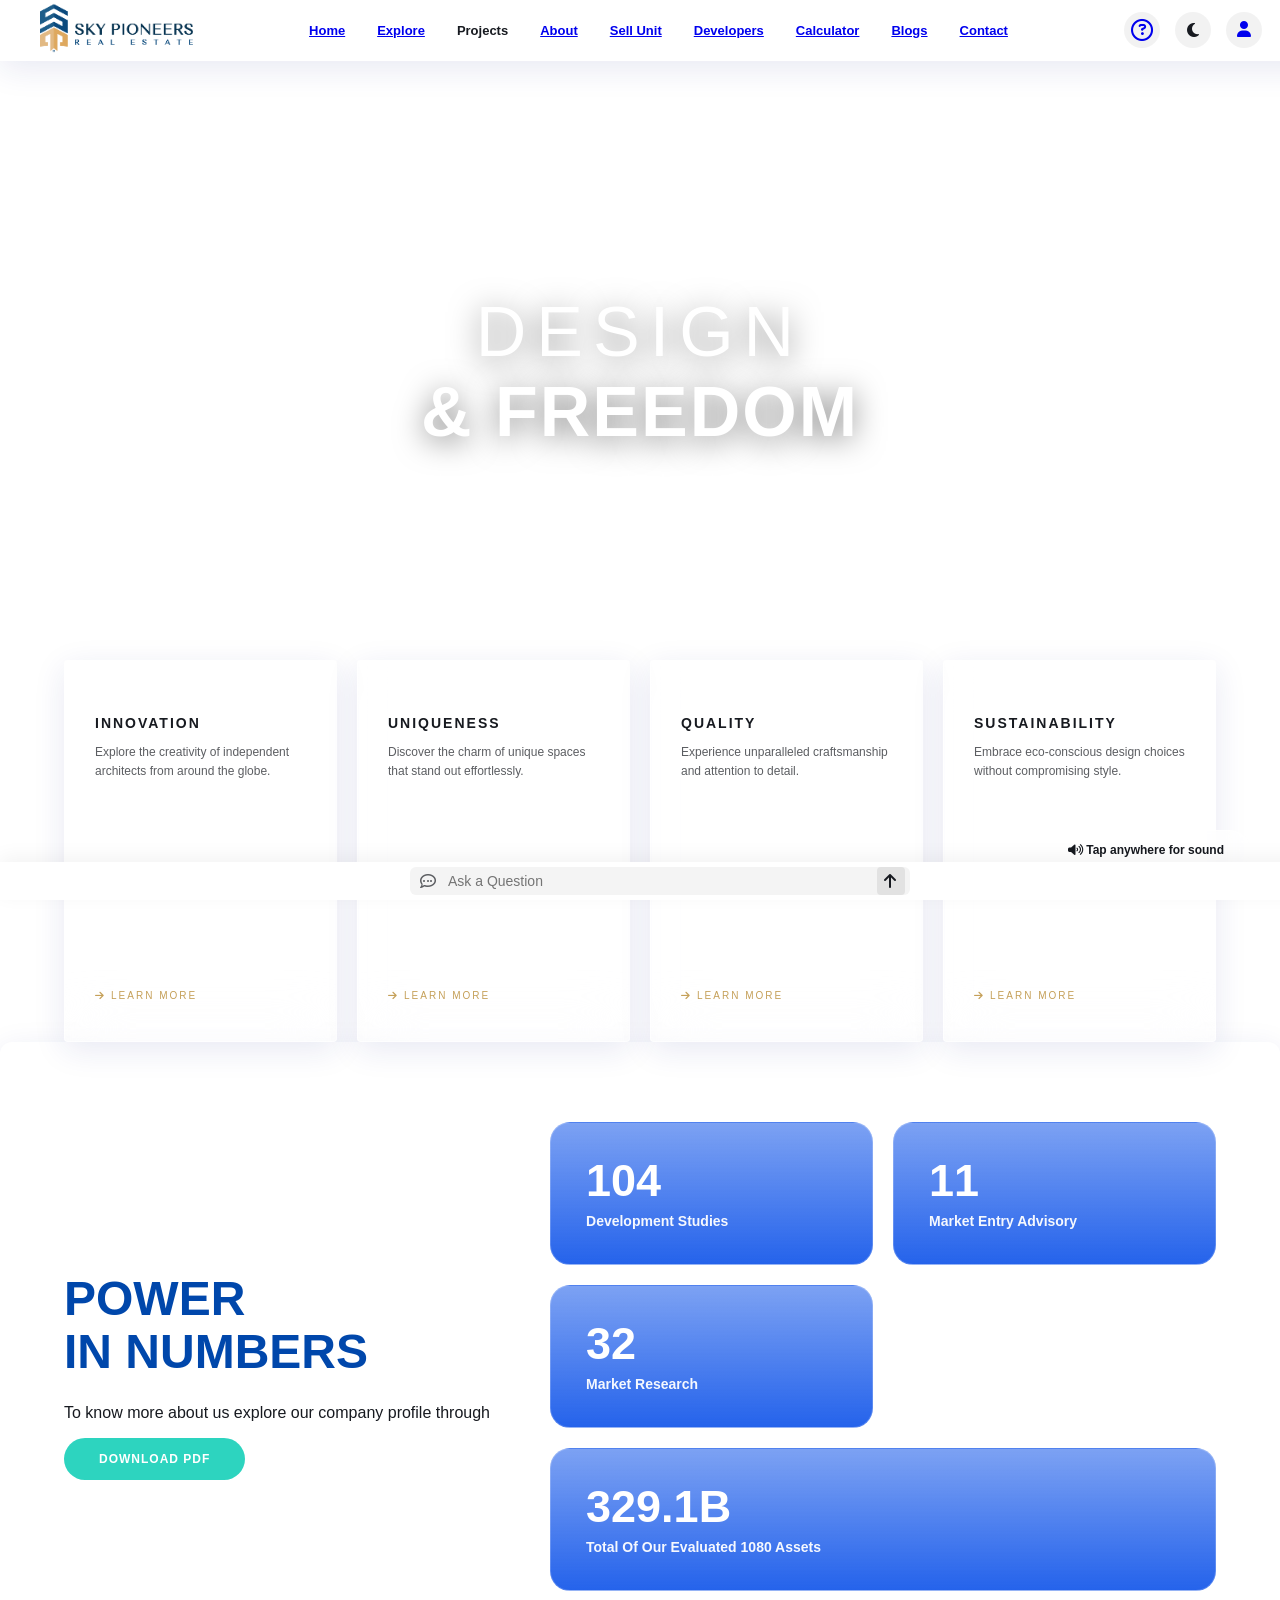
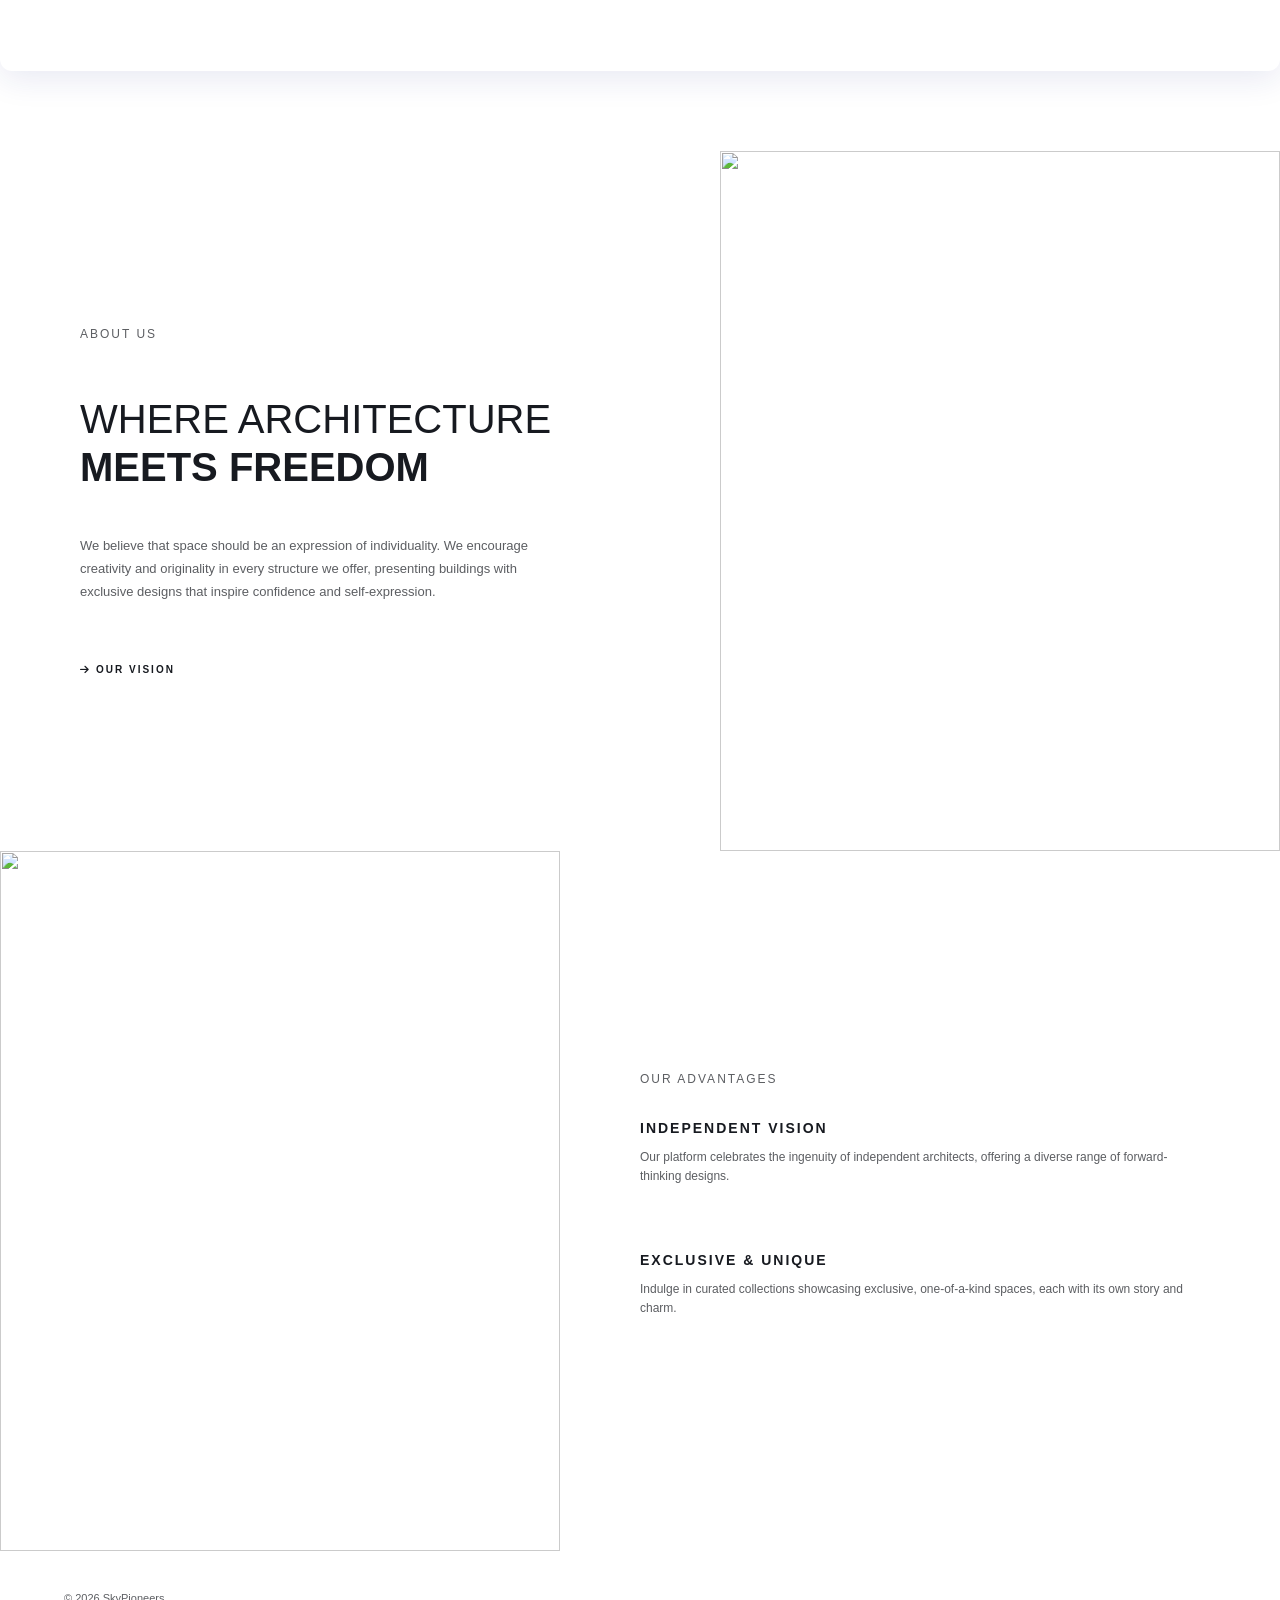
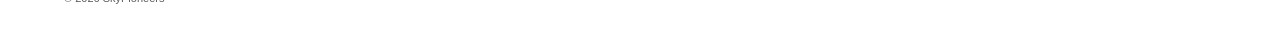
==== about.html @ 2b3052df "Add files via upload" ====
<!doctype html>
<html lang="en">
  <head>
    <meta charset="UTF-8" />
    <meta name="viewport" content="width=device-width, initial-scale=1.0" />
    <title>SKYPIONEERS - Real Estate</title>
    <script src="https://cdn.tailwindcss.com"></script>
    <link
      href="https://fonts.googleapis.com/css2?family=Inter:wght@400;500;600;700;800&family=Poppins:wght@400;500;600;700&display=swap"
      rel="stylesheet"
    />

    <link
      rel="stylesheet"
      href="https://cdnjs.cloudflare.com/ajax/libs/font-awesome/6.4.0/css/all.min.css"
    />
    <link rel="stylesheet" href="style.css" />
  </head>
  <body>
    <div id="sound-hint" class="sound-indicator visible">
      <i class="fas fa-volume-up mr-2"></i> Tap anywhere for sound
    </div>

    <!-- Tesla Style Liquid Navbar with Mega Menu -->
    <nav class="tesla-nav" id="navbar">
      <div class="nav-logo">
        <a href="index.html">
          <img
            src="imgs/logo.png"
            alt="Logo"
            id="nav-logo"
            style="width: 153px"
          />
        </a>
      </div>

      <div class="nav-center hidden lg:flex">
        <!-- Home Link -->
        <div class="nav-item">
          <a href="index.html">Home</a>
        </div>

        <!-- Explore Link -->
        <div class="nav-item">
          <a href="explore.html">Explore</a>
        </div>

        <div class="nav-item has-menu">
          Projects
          <div class="mega-menu-container">
            <div class="mega-content">
              <div class="mega-col">
                <h4>Residential</h4>
                <ul>
                  <li><a href="#">Skyline Towers</a></li>
                  <li><a href="#">The Glass House</a></li>
                  <li><a href="#">Urban Lofts</a></li>
                  <li><a href="#">Garden Villas</a></li>
                </ul>
              </div>
              <div class="mega-col">
                <h4>Commercial</h4>
                <ul>
                  <li><a href="#">Tech Hub Plaza</a></li>
                  <li><a href="#">Innovation Center</a></li>
                  <li><a href="#">Executive Suites</a></li>
                  <li><a href="#">Global Trade Tower</a></li>
                </ul>
              </div>
              <div class="mega-col">
                <h4>Upcoming</h4>
                <ul>
                  <li><a href="#">The Vertex</a></li>
                  <li><a href="#">Eco District</a></li>
                  <li><a href="#">Ocean Front</a></li>
                </ul>
              </div>
              <div class="mega-col">
                <h4>Featured</h4>
                <img
                  src="https://images.unsplash.com/photo-1486325212027-8081e485255e?q=80&w=400&auto=format&fit=crop"
                  style="
                    width: 100%;
                    border-radius: 8px;
                    height: 120px;
                    object-fit: cover;
                  "
                />
                <a
                  href="#"
                  style="
                    display: block;
                    margin-top: 10px;
                    font-size: 12px;
                    color: var(--text-muted);
                  "
                  >View Masterplan -></a
                >
              </div>
            </div>
          </div>
        </div>

        <!-- About Link triggers Page Switch -->
        <!-- <div class="nav-item" onclick="switchPage('about')">About</div> -->

        <div class="nav-item has-menu">
          <a href="about.html">About</a>
          <div class="mega-menu-container">
            <div class="mega-content">
              <div class="mega-col">
                <h4>About Us</h4>
                <ul>
                  <li><a href="#">Our Story</a></li>
                  <li><a href="#">Our Team</a></li>
                  <li><a href="#">Our Vision</a></li>
                  <li><a href="#">Our Mission</a></li>
                </ul>
              </div>
              <div class="mega-col">
                <h4>Our Work</h4>
                <ul>
                  <li><a href="#">Marketing Insights</a></li>
                  <li><a href="#">Blog</a></li>
                  <li><a href="#">News</a></li>
                  <li><a href="#">Events</a></li>
                </ul>
              </div>
              <div class="mega-col">
                <h4>Sky News & Events</h4>
                <ul>
                  <li><a href="#">Sky News</a></li>
                  <li><a href="#">Events</a></li>
                  <li><a href="#">Press</a></li>
                </ul>
              </div>
              <div class="mega-col">
                <h4>Featured</h4>
                <img
                  src="https://images.unsplash.com/photo-1486325212027-8081e485255e?q=80&w=400&auto=format&fit=crop"
                  style="
                    width: 100%;
                    border-radius: 8px;
                    height: 120px;
                    object-fit: cover;
                  "
                />
                <a
                  href="#"
                  style="
                    display: block;
                    margin-top: 10px;
                    font-size: 12px;
                    color: var(--text-muted);
                  "
                  >View Masterplan -></a
                >
              </div>
            </div>
          </div>
        </div>
        <div class="nav-item">
          <a href="sell.html">Sell Unit</a>
        </div>
        <div class="nav-item">
          <a href="developers.html">Developers</a>
        </div>
        <div class="nav-item">
          <a href="calculator.html">Calculator</a>
        </div>
        <div class="nav-item">
          <a href="blogs.html">Blogs</a>
        </div>
        <div class="nav-item">
          <a href="contact.html">Contact</a>
        </div>
      </div>

      <div class="nav-right">
        <div class="theme-toggle" onclick="" title="Help Center">
          <a href="help.html">
            <i class="fa-regular fa-circle-question"></i>
          </a>
        </div>
        <div class="theme-toggle" onclick="toggleTheme()" title="Switch Theme">
          <i class="fas fa-moon" id="theme-icon"></i>
        </div>
        <div class="hidden lg:flex theme-toggle">
          <a href="login.html">
            <i class="fa-solid fa-user"></i>
          </a>
        </div>
        <div class="nav-item lg:hidden" onclick="toggleMobileMenu()">
          <i class="fas fa-bars"></i>
        </div>
      </div>
    </nav>

    <!-- Mobile Menu Overlay -->
    <div id="mobile-menu" class="mobile-menu-overlay">
      <div class="mobile-close-btn" onclick="toggleMobileMenu()">
        <i class="fas fa-times"></i>
      </div>

      <div class="mobile-nav-link" onclick="toggleMobileMenu()">
        <a href="index.html">Home</a>
      </div>
      <div class="mobile-nav-link" onclick="toggleMobileMenu()">
        <a href="explore.html">Explore</a>
      </div>

      <div class="mobile-projects-wrapper">
        <div class="mobile-projects-title">Projects</div>
        <div class="mobile-nav-sublink" style="display: block">Residential</div>
        <div class="mobile-nav-sublink" style="display: block">Commercial</div>
        <div class="mobile-nav-sublink" style="display: block">Upcoming</div>
      </div>

      <div class="mobile-nav-link" onclick="toggleMobileMenu()">
        <a href="about.html">About</a>
      </div>
      <div class="mobile-nav-link" onclick="toggleMobileMenu()">
        <a href="sell.html">Sell Unit</a>
      </div>
      <div class="mobile-nav-link" onclick="toggleMobileMenu()">
        <a href="developers.html">Developers</a>
      </div>
      <div class="mobile-nav-link" onclick="toggleMobileMenu()">
        <a href="calculator.html">Calculator</a>
      </div>
      <div class="mobile-nav-link" onclick="toggleMobileMenu()">
        <a href="blogs.html">Blogs</a>
      </div>
      <div class="mobile-nav-link" onclick="toggleMobileMenu()">
        <a href="contact.html">Contact</a>
      </div>
      <div class="mobile-login-btn" onclick="toggleMobileMenu()">
        <a href="login.html">Login</a>
      </div>
    </div>

    <!-- ABOUT PAGE VIEW WRAPPER -->
    <div id="about-page" class="page-section">
      <section class="about-section-container">
        <div class="about-hero">
          <video
            id="about-video"
            class="about-bg-video"
            autoplay
            loop
            muted
            playsinline
            webkit-playsinline
          >
            <source
              src="From KlickPin CF Пин от пользователя Parallel Dimensions Lab на доске Facades _ Архитектурные макеты Архитектурные модели Архитектура фасадов.mp4"
              type="video/mp4"
            />
          </video>
          <div class="about-hero-overlay"></div>
          <div class="about-hero-content">
            <h2 class="about-main-title">Design<br /><span>& Freedom</span></h2>
            <p style="color: white; letter-spacing: 2px; font-size: 14px">
              Explore Architectural Freedom by Embracing Uniqueness
            </p>
            <div class="scroll-down-btn">
              <i
                class="fas fa-arrow-down"
                style="
                  border: 1px solid white;
                  border-radius: 50%;
                  padding: 10px;
                "
              ></i>
              Learn More
            </div>
          </div>
        </div>

        <div class="about-grid-wrapper">
          <div class="about-grid">
            <div class="feature-card">
              <div>
                <h3 class="feature-title">Innovation</h3>
                <p class="feature-desc">
                  Explore the creativity of independent architects from around
                  the globe.
                </p>
              </div>
              <div class="learn-more-link">
                <i class="fas fa-arrow-right"></i> Learn More
              </div>
            </div>
            <div class="feature-card">
              <div>
                <h3 class="feature-title">Uniqueness</h3>
                <p class="feature-desc">
                  Discover the charm of unique spaces that stand out
                  effortlessly.
                </p>
              </div>
              <div class="learn-more-link">
                <i class="fas fa-arrow-right"></i> Learn More
              </div>
            </div>
            <div class="feature-card">
              <div>
                <h3 class="feature-title">Quality</h3>
                <p class="feature-desc">
                  Experience unparalleled craftsmanship and attention to detail.
                </p>
              </div>
              <div class="learn-more-link">
                <i class="fas fa-arrow-right"></i> Learn More
              </div>
            </div>
            <div class="feature-card">
              <div>
                <h3 class="feature-title">Sustainability</h3>
                <p class="feature-desc">
                  Embrace eco-conscious design choices without compromising
                  style.
                </p>
              </div>
              <div class="learn-more-link">
                <i class="fas fa-arrow-right"></i> Learn More
              </div>
            </div>
          </div>
        </div>

        <!-- <div class="stats-row" id="stats-section">
          <a
            class="download-btn"
            href="test.pdf"
            download
            style="
              height: 3.5rem;
              padding: 15px;
              background: var(--accent-gold);
              color: white;
              font-weight: 700;
              text-transform: uppercase;
              letter-spacing: 2px;
              border-radius: 4px;
              transition: 0.3s;
              margin-top: 20px;
            "
            >Download PDF</a
          >

          <div class="stat-item">
            <h3>Architects</h3>
            <div class="stat-number">
              <span class="counter" data-target="150">0</span>+
            </div>
          </div>
          <div class="stat-item">
            <h3>Clients</h3>
            <div class="stat-number">
              <span class="counter" data-target="500">0</span>+
            </div>
          </div>
          <div class="stat-item">
            <h3>Masterpieces</h3>
            <div class="stat-number">
              <span class="counter" data-target="20">0</span>K+
            </div>
          </div>
          <div class="stat-item">
            <h3>Awards</h3>
            <div class="stat-number">
              <span class="counter" data-target="50">0</span>+
            </div>
          </div>
        </div> -->

        <div class="px-[5%] py-[5%]">
          <!-- Power in Numbers Section (MATCHING REQUESTED IMAGE) -->
          <section class="power-numbers-section glass-panel" id="power-section">
            <div class="power-text-col">
              <h2 class="power-title">Power<br />In Numbers</h2>
              <p class="power-desc text-lg">
                To know more about us explore our company profile through
              </p>

              <!-- [EDIT] استبدل رابط href بالرابط الحقيقي للملف الذي تريد رفعه -->
              <!-- [EDIT] Replace href with the actual URL of your PDF file -->
              <a
                href="test.pdf"
                download="SkyPioneers_Profile.pdf"
                class="download-btn"
              >
                Download PDF
              </a>
            </div>

            <div class="power-grid-col">
              <!-- Stat Box 1 -->
              <div class="stat-box">
                <div class="stat-box-num">
                  <span class="counter" data-target="104">0</span>
                </div>
                <div class="stat-box-label">Development Studies</div>
              </div>
              <!-- Stat Box 2 -->
              <div class="stat-box">
                <div class="stat-box-num">
                  <span class="counter" data-target="11">0</span>
                </div>
                <div class="stat-box-label">Market Entry Advisory</div>
              </div>
              <!-- Stat Box 3 -->
              <div class="stat-box">
                <div class="stat-box-num">
                  <span class="counter" data-target="32">0</span>
                </div>
                <div class="stat-box-label">Market Research</div>
              </div>
              <!-- Stat Box 4 (Wide) -->
              <div class="stat-box wide">
                <div class="stat-box-num">
                  <span class="counter" data-target="329.1" data-decimal="true"
                    >0</span
                  >B
                </div>
                <div class="stat-box-label">
                  Total Of Our Evaluated 1080 Assets
                </div>
              </div>
            </div>
          </section>
        </div>

        <div class="split-section">
          <div class="split-text">
            <span class="split-tag">About Us</span>
            <h2 class="split-title">
              Where Architecture<br /><span>Meets Freedom</span>
            </h2>
            <p class="split-desc">
              We believe that space should be an expression of individuality. We
              encourage creativity and originality in every structure we offer,
              presenting buildings with exclusive designs that inspire
              confidence and self-expression.
            </p>
            <div
              class="learn-more-link"
              style="color: var(--text-color); font-weight: 700"
            >
              <i class="fas fa-arrow-right"></i> Our Vision
            </div>
          </div>
          <div class="split-image-container">
            <img
              src="https://images.unsplash.com/photo-1506158669146-619067262a00?q=80&w=2000&auto=format&fit=crop"
              class="split-img"
            />
          </div>
        </div>

        <div class="split-section" style="flex-direction: row-reverse">
          <div class="split-text" style="background-color: var(--card-bg)">
            <span class="split-tag">Our Advantages</span>
            <div style="margin-bottom: 40px">
              <h3 class="feature-title">Independent Vision</h3>
              <p class="feature-desc">
                Our platform celebrates the ingenuity of independent architects,
                offering a diverse range of forward-thinking designs.
              </p>
            </div>
            <div>
              <h3 class="feature-title">Exclusive & Unique</h3>
              <p class="feature-desc">
                Indulge in curated collections showcasing exclusive,
                one-of-a-kind spaces, each with its own story and charm.
              </p>
            </div>
          </div>
          <div class="split-image-container">
            <img
              src="https://images.unsplash.com/photo-1622372738946-e2807de1d5dc?q=80&w=2000&auto=format&fit=crop"
              class="split-img"
            />
          </div>
        </div>
      </section>
    </div>

    <!-- Footer -->
    <footer>
      <div>&copy; 2026 SkyPioneers</div>
      <div>
        <i class="fab fa-facebook-f mx-2"></i>
        <i class="fab fa-instagram mx-2"></i>
        <i class="fab fa-linkedin-in mx-2"></i>
      </div>
    </footer>

    <div class="tesla-bottom-bar">
      <div class="tesla-chat-input">
        <i class="fa-regular fa-comment-dots chat-icon"></i>
        <input type="text" placeholder="Ask a Question" />
        <button class="send-btn"><i class="fa-solid fa-arrow-up"></i></button>
      </div>

      <!-- <a href="#" class="tesla-schedule-btn">
        <i class="fa-solid fa-car"></i>
        <span>Schedule a Drive Today</span>
      </a> -->
    </div>

    <script src="main.js"></script>
  </body>
</html>
---- style.css ----
/* --- CSS Variables --- */
:root {
  /* Light Mode */
  --bg-color: #ffffff;
  --text-color: #171a20;
  --text-muted: #5c5e62;
  --nav-bg: rgba(255, 255, 255, 0.65);
  --nav-border: rgba(255, 255, 255, 0.5);
  --mega-menu-bg: rgba(255, 255, 255, 0.95); /* More opacity for mobile menu */

  /* Card Variables */
  --card-bg: rgba(255, 255, 255, 0.3);
  --card-border: rgba(255, 255, 255, 0.6);
  --card-shadow: 0 8px 32px 0 rgba(31, 38, 135, 0.1);
  --card-inner-gradient: linear-gradient(
    to top,
    rgba(255, 255, 255, 0.9) 0%,
    rgba(255, 255, 255, 0.4) 60%,
    rgba(255, 255, 255, 0) 100%
  );

  /* Stat Box Gradient (Bottom to Top) */
  --stat-box-gradient: linear-gradient(
    to top,
    #2563eb 0%,
    rgba(37, 99, 235, 0.6) 100%
  );

  --accent-gold: #c5a059;

  /* Page Gradients */
  --hero-gradient: linear-gradient(
    to bottom,
    rgba(255, 255, 255, 0.2) 0%,
    rgba(255, 255, 255, 0) 40%,
    rgba(255, 255, 255, 0.8) 85%,
    #ffffff 100%
  );
  --gallery-bg: linear-gradient(
    to bottom,
    #ffffff 0%,
    #f0f4f8 50%,
    #ffffff 100%
  );
  --concept-gradient: linear-gradient(
    to bottom,
    #ffffff 0%,
    rgba(255, 255, 255, 0.8) 15%,
    rgba(255, 255, 255, 0) 50%,
    rgba(255, 255, 255, 0.8) 85%,
    #ffffff 100%
  );

  /* Explore Specifics */
  --sidebar-gradient: linear-gradient(
    135deg,
    rgba(255, 255, 255, 0.7) 0%,
    rgba(255, 255, 255, 0.3) 100%
  );
  --explore-hero-blend: linear-gradient(
    to bottom,
    rgba(0, 0, 0, 0.1) 0%,
    rgba(255, 255, 255, 0) 20%,
    #ffffff 95%,
    #ffffff 100%
  );

  --video-filter: brightness(1.05) contrast(1.02);
  --glass-shadow: 0 8px 32px 0 rgba(31, 38, 135, 0.1);

  --stat-border: rgba(0, 0, 0, 0.1);

  /* Dubizzle Style Pills */
  --pill-bg: rgba(255, 255, 255, 0.5);
  --pill-border: rgba(0, 0, 0, 0.1);
  --pill-active-bg: #171a20;
  --pill-active-text: #ffffff;

  /* Custom Dropdown Gradient (Light) */
  --dropdown-gradient: linear-gradient(
    135deg,
    rgba(255, 255, 255, 0.9) 0%,
    rgba(255, 255, 255, 0.6) 100%
  );

  --accent-gold: #c5a059;
  --video-filter: brightness(1.05) contrast(1.02);
  --mega-menu-bg: rgba(255, 255, 255, 0.9);
  --stat-border: rgba(0, 0, 0, 0.1);

  --input-bg: rgba(255, 255, 255, 0.5);
  --input-text: #171a20;
  --tab-inactive: rgba(0, 0, 0, 0.05);

  /* Dubizzle Style Pills */
  --pill-bg: rgba(255, 255, 255, 0.5);
  --pill-border: rgba(0, 0, 0, 0.1);
  --pill-active-bg: #171a20;
  --pill-active-text: #ffffff;
}

[data-theme="dark"] {
  /* Dark Mode */
  --bg-color: #0b0829;
  --text-color: #ffffff;
  --text-muted: rgba(255, 255, 255, 0.7);
  --nav-bg: rgba(11, 8, 41, 0.65);
  --nav-border: rgba(255, 255, 255, 0.1);
  --mega-menu-bg: rgba(11, 8, 41, 0.98);

  /* Card Variables */
  --card-bg: rgba(11, 8, 41, 0.5);
  --card-border: rgba(255, 255, 255, 0.15);
  --card-shadow: 0 8px 32px 0 rgba(0, 0, 0, 0.5);
  --card-inner-gradient: linear-gradient(
    to top,
    #0b0829 0%,
    rgba(11, 8, 41, 0.8) 60%,
    rgba(11, 8, 41, 0) 100%
  );

  /* Stat Box Gradient (Bottom to Top) */
  --stat-box-gradient: linear-gradient(
    to top,
    #3b82f6 0%,
    rgba(59, 130, 246, 0.4) 100%
  );

  --accent-gold: #c5a059;

  /* Page Gradients */
  --hero-gradient: linear-gradient(
    to bottom,
    rgba(11, 8, 41, 0.7) 0%,
    rgba(11, 8, 41, 0.2) 40%,
    rgba(11, 8, 41, 0.8) 90%,
    #0b0829 100%
  );
  --gallery-bg: linear-gradient(
    to bottom,
    #0b0829 0%,
    #1a1450 50%,
    #0b0829 100%
  );
  --concept-gradient: linear-gradient(
    to bottom,
    #0b0829 0%,
    rgba(11, 8, 41, 0.8) 15%,
    rgba(11, 8, 41, 0.1) 50%,
    rgba(11, 8, 41, 0.8) 85%,
    #0b0829 100%
  );

  /* Explore Specifics */
  --sidebar-gradient: linear-gradient(
    135deg,
    rgba(20, 20, 50, 0.8) 0%,
    rgba(11, 8, 41, 0.5) 100%
  );
  --explore-hero-blend: linear-gradient(
    to bottom,
    rgba(0, 0, 0, 0.3) 0%,
    rgba(11, 8, 41, 0) 20%,
    #0b0829 95%,
    #0b0829 100%
  );

  --blueprint-color: rgba(255, 255, 255, 0.5);
  --blueprint-opacity: 0.3;
  --glass-shadow: 0 20px 50px rgba(0, 0, 0, 0.5);
  --video-filter: brightness(0.8) contrast(1.1);

  --stat-border: rgba(255, 255, 255, 0.1);

  /* Dubizzle Style Pills Dark */
  --pill-bg: rgba(255, 255, 255, 0.1);
  --pill-border: rgba(255, 255, 255, 0.2);
  --pill-active-bg: #ffffff;
  --pill-active-text: #0b0829;

  /* Custom Dropdown Gradient (Dark) */
  --dropdown-gradient: linear-gradient(
    135deg,
    rgba(20, 20, 60, 0.95) 0%,
    rgba(11, 8, 41, 0.8) 100%
  );

  --video-filter: brightness(0.7) contrast(1.1);
  --mega-menu-bg: rgba(11, 8, 41, 0.95);
  --stat-border: rgba(255, 255, 255, 0.1);

  --input-bg: rgba(255, 255, 255, 0.05);
  --input-text: #ffffff;
  --tab-inactive: rgba(255, 255, 255, 0.1);

  /* Dubizzle Style Pills Dark */
  --pill-bg: rgba(255, 255, 255, 0.1);
  --pill-border: rgba(255, 255, 255, 0.2);
  --pill-active-bg: #ffffff;
  --pill-active-text: #0b0829;
}

body {
  font-family: "Montserrat", sans-serif;
  background-color: var(--bg-color);
  color: var(--text-color);
  margin: 0;
  padding: 0;
  overflow-x: hidden;
  transition:
    background-color 0.5s ease,
    color 0.5s ease;
}

a {
  cursor: pointer;
}
/* --- Page Switcher Classes --- */
.page-section {
  display: block;
  opacity: 1;
  transition: opacity 0.5s ease;
}
.page-section.hidden {
  display: none;
  opacity: 0;
}

/* --- Glass Panel Class (Shared) --- */
.glass-panel {
  background: var(--glass-bg);
  backdrop-filter: blur(20px);
  -webkit-backdrop-filter: blur(20px);
  border: 1px solid var(--glass-border);
  border-radius: 12px;
  box-shadow: var(--glass-shadow);
  transition:
    transform 0.3s,
    border-color 0.3s;
}
.glass-panel:hover {
  border-color: var(--accent-gold);
}

/* --- Custom Liquid Dropdown CSS --- */
.custom-select-wrapper {
  position: relative;
  user-select: none;
  width: 35%;
}
.custom-select-trigger {
  display: flex;
  align-items: center;
  justify-content: space-between;
  padding: 15px;
  font-size: 13px;
  font-weight: 500;
  color: var(--input-text);
  background: var(--input-bg);
  border: 1px solid var(--nav-border);
  border-radius: 4px;
  cursor: pointer;
  transition: all 0.3s;
  height: 100%;
}
.custom-select-trigger:hover {
  border-color: var(--accent-gold);
}
.custom-options {
  position: absolute;
  top: 110%;
  left: 0;
  right: 0;
  background: var(--dropdown-gradient);
  backdrop-filter: blur(25px);
  -webkit-backdrop-filter: blur(25px);
  border: 1px solid var(--glass-border);
  border-radius: 8px;
  box-shadow: 0 10px 30px rgba(0, 0, 0, 0.3);
  z-index: 50;
  opacity: 0;
  visibility: hidden;
  transform: translateY(-10px);
  transition: all 0.3s cubic-bezier(0.165, 0.84, 0.44, 1);
  overflow: hidden;
}
.custom-select-wrapper.open .custom-options {
  opacity: 1;
  visibility: visible;
  transform: translateY(0);
}
.custom-option {
  padding: 12px 15px;
  font-size: 13px;
  color: var(--text-color);
  cursor: pointer;
  transition: 0.2s;
  border-bottom: 1px solid rgba(128, 128, 128, 0.1);
}
.custom-option:last-child {
  border-bottom: none;
}
.custom-option:hover {
  background-color: var(--accent-gold);
  color: white;
}
.custom-option.selected {
  font-weight: 700;
  color: var(--accent-gold);
}
.custom-option.selected:hover {
  color: white;
}

/* --- Tesla-Style Liquid Navbar --- */
.tesla-nav {
  position: fixed;
  top: 0;
  left: 0;
  width: 100%;
  height: 60px;
  display: flex;
  align-items: center;
  justify-content: space-between;
  padding: 0 40px;
  z-index: 1000;
  transition:
    transform 0.4s ease-in-out,
    background-color 0.3s;
  background: var(--nav-bg);
  backdrop-filter: blur(20px);
  -webkit-backdrop-filter: blur(20px);
  border-bottom: 1px solid var(--nav-border);
  box-shadow: var(--glass-shadow);
}

.tesla-nav.nav-hidden {
  transform: translateY(-100%);
}

.nav-logo {
  font-size: 16px;
  font-weight: 700;
  letter-spacing: 2px;
  text-transform: uppercase;
  color: var(--text-color);
  z-index: 1001;
  cursor: pointer;
}

.nav-center {
  display: flex;
  height: 100%;
  align-items: center;
}

.nav-item {
  padding: 0 16px;
  height: 100%;
  display: flex;
  align-items: center;
  font-size: 13px;
  font-weight: 600;
  color: var(--text-color);
  cursor: pointer;
  transition:
    background-color 0.3s,
    color 0.3s;
  position: relative;
}

.nav-item:hover {
  background-color: rgba(128, 128, 128, 0.1);
  color: var(--accent-gold);
  border-radius: 4px;
  height: 40px;
}

/* --- Mobile Menu Styles (Redesigned) --- */
.mobile-menu-overlay {
  position: fixed;
  top: 0;
  left: 0;
  width: 100%;
  height: 100vh;
  background: var(--mega-menu-bg); /* Use theme bg */
  backdrop-filter: blur(40px);
  -webkit-backdrop-filter: blur(40px);
  z-index: 2000;
  transform: translateY(-100%);
  transition: transform 0.5s cubic-bezier(0.165, 0.84, 0.44, 1);
  display: flex;
  flex-direction: column;
  align-items: center;
  /* Key Fix: use flex-start instead of center to allow scrolling to top items */
  justify-content: flex-start;
  padding-top: 100px; /* Space for close button */
  padding-bottom: 50px;
  overflow-y: auto; /* Enable scrolling */
}

.mobile-menu-overlay::-webkit-scrollbar {
  width: 0;
  background: transparent; /* Hide scrollbar for cleaner look */
}

.mobile-menu-overlay.active {
  transform: translateY(0);
}

.mobile-close-btn {
  position: absolute;
  top: 20px;
  right: 30px;
  width: 40px;
  height: 40px;
  display: flex;
  align-items: center;
  justify-content: center;
  font-size: 20px;
  color: var(--text-color);
  border: 1px solid var(--nav-border);
  border-radius: 50%;
  cursor: pointer;
  transition: all 0.3s;
  z-index: 2001;
  background: rgba(255, 255, 255, 0.1);
}

.mobile-close-btn:hover {
  background: var(--accent-gold);
  border-color: var(--accent-gold);
  color: white;
}

/* Animation for menu items */
.mobile-nav-link {
  font-family: "Montserrat", sans-serif;
  font-size: 18px; /* Balanced size */
  font-weight: 600;
  text-transform: uppercase;
  letter-spacing: 2px;
  color: var(--text-color);
  margin: 10px 0;
  cursor: pointer;
  transition: all 0.3s;
  position: relative;
  width: 100%;
  text-align: center;
  opacity: 0;
  transform: translateY(20px);
}

/* Staggered animation when active */
.mobile-menu-overlay.active .mobile-nav-link {
  opacity: 1;
  transform: translateY(0);
  transition-delay: 0.1s;
}
.mobile-menu-overlay.active .mobile-projects-wrapper {
  opacity: 1;
  transform: translateY(0);
  transition-delay: 0.2s;
}
.mobile-menu-overlay.active .mobile-login-btn {
  opacity: 1;
  transform: translateY(0);
  transition-delay: 0.3s;
}

.mobile-nav-link:hover {
  color: var(--accent-gold);
  letter-spacing: 4px;
}

.mobile-projects-wrapper {
  display: flex;
  flex-direction: column;
  align-items: center;
  width: 85%;
  padding: 20px 0;
  background: rgba(128, 128, 128, 0.05); /* Subtle box background */
  border: 1px solid var(--nav-border);
  margin: 15px 0;
  border-radius: 12px;
  transition: all 0.3s;
  opacity: 0;
  transform: translateY(20px);
}

.mobile-projects-title {
  font-size: 14px;
  font-weight: 700;
  color: var(--accent-gold);
  text-transform: uppercase;
  letter-spacing: 2px;
  margin-bottom: 10px;
}

.mobile-nav-sublink {
  font-family: "Montserrat", sans-serif;
  font-size: 13px;
  color: var(--text-muted);
  margin: 8px 0;
  text-transform: uppercase;
  letter-spacing: 1px;
  display: none; /* Controlled by JS */
  text-align: center;
  font-weight: 500;
  transition: color 0.3s;
  cursor: pointer;
}

.mobile-nav-sublink:hover {
  color: var(--text-color);
}

.mobile-login-btn {
  margin-top: 30px;
  padding: 15px 60px;
  border: 1px solid var(--text-color);
  border-radius: 50px;
  font-size: 14px;
  font-weight: 600;
  text-transform: uppercase;
  letter-spacing: 2px;
  color: var(--text-color);
  transition: all 0.3s;
  cursor: pointer;
  background: transparent;
  opacity: 0;
  transform: translateY(20px);
}

.mobile-login-btn:hover {
  background: var(--accent-gold);
  border-color: var(--accent-gold);
  color: #fff;
}

/* --- Mega Menu --- */
.mega-menu-container {
  position: fixed;
  top: 60px;
  left: 0;
  width: 100%;
  height: 0;
  background: var(--mega-menu-bg);
  backdrop-filter: blur(30px);
  -webkit-backdrop-filter: blur(30px);
  overflow: hidden;
  transition:
    height 0.4s cubic-bezier(0.165, 0.84, 0.44, 1),
    opacity 0.3s;
  opacity: 0;
  border-bottom: 1px solid var(--nav-border);
  box-shadow: 0 20px 40px rgba(0, 0, 0, 0.1);
  z-index: 999;
}

.nav-item.has-menu:hover .mega-menu-container,
.mega-menu-container:hover {
  height: 350px;
  opacity: 1;
}

.mega-content {
  max-width: 1200px;
  margin: 0 auto;
  padding: 40px;
  display: grid;
  grid-template-columns: repeat(4, 1fr);
  gap: 40px;
  opacity: 0;
  transform: translateY(-10px);
  transition:
    opacity 0.3s ease 0.1s,
    transform 0.3s ease 0.1s;
}

.nav-item.has-menu:hover .mega-content,
.mega-menu-container:hover .mega-content {
  opacity: 1;
  transform: translateY(0);
}

.mega-col h4 {
  font-size: 12px;
  color: var(--text-muted);
  text-transform: uppercase;
  letter-spacing: 1px;
  margin-bottom: 20px;
}

.mega-col ul {
  list-style: none;
  padding: 0;
}
.mega-col li {
  margin-bottom: 12px;
}
.mega-col a {
  font-size: 14px;
  font-weight: 500;
  color: var(--text-color);
  text-decoration: none;
  transition: color 0.2s;
}
.mega-col a:hover {
  color: var(--accent-gold);
  text-decoration: underline;
}

.nav-right {
  display: flex;
  align-items: center;
  gap: 15px;
}

.theme-toggle {
  cursor: pointer;
  width: 36px;
  height: 36px;
  border-radius: 50%;
  display: flex;
  align-items: center;
  justify-content: center;
  background: rgba(128, 128, 128, 0.1);
  color: var(--text-color);
  transition: all 0.3s;
}
.theme-toggle:hover {
  background: var(--accent-gold);
  color: white;
}
.theme-toggle .fa-circle-question {
  font-size: 22px;
}
/* --- Hero Section --- */
.hero-section {
  position: relative;
  height: 100vh;
  width: 100%;
  background-color: var(--bg-color);
  display: flex;
  flex-direction: column;
  justify-content: center;
  overflow: hidden;
}

.hero-bg-video {
  position: absolute;
  top: 0;
  left: 0;
  width: 100%;
  height: 100%;
  object-fit: cover;
  z-index: 0;
  filter: var(--video-filter);
  transition: filter 0.5s ease;
}

.hero-overlay {
  position: absolute;
  top: 0;
  left: 0;
  width: 100%;
  height: 100%;
  background: var(--hero-gradient);
  z-index: 1;
  pointer-events: none;
  transition: background 0.5s ease;
}

.hero-content-wrapper {
  position: relative;
  z-index: 10;
  padding-left: 10%;
  padding-right: 5%;
}

.main-title {
  font-size: 80px;
  font-weight: 900;
  line-height: 1;
  text-transform: uppercase;
  letter-spacing: -2px;
  color: var(--text-color);
  text-shadow: 0 4px 20px rgba(0, 0, 0, 0.2);
  display: flex;
  flex-direction: column;
  transition: color 0.5s ease;
}

.title-line {
  display: block;
  overflow: hidden;
  margin-bottom: 5px;
}
.title-word {
  display: inline-block;
  transform: translateY(120%);
  opacity: 0;
  animation: revealText 1s cubic-bezier(0.165, 0.84, 0.44, 1) forwards;
}

.delay-1 {
  animation-delay: 0.2s;
}
.delay-2 {
  animation-delay: 0.4s;
}
.delay-3 {
  font-size: 30px;
  font-weight: 500;
  letter-spacing: 8px;
  animation-delay: 0.6s;
  margin-top: 15px;
  color: var(--accent-gold);
  text-transform: uppercase;
}

@keyframes revealText {
  0% {
    transform: translateY(120%) skewY(10deg);
    opacity: 0;
  }
  100% {
    transform: translateY(0) skewY(0deg);
    opacity: 1;
  }
}

.side-number {
  position: absolute;
  right: 5%;
  top: 50%;
  transform: translateY(-50%);
  text-align: right;
  font-size: 14px;
  font-weight: 300;
  display: flex;
  flex-direction: column;
  gap: 10px;
  z-index: 10;
  color: var(--text-color);
  transition: color 0.5s;
}
.active-num {
  font-size: 24px;
  font-weight: 600;
  position: relative;
}
.active-num::after {
  content: "";
  position: absolute;
  right: -60px;
  top: 50%;
  width: 50px;
  height: 2px;
  background: var(--accent-gold);
}

.bottom-info {
  position: absolute;
  bottom: 40px;
  left: 0;
  width: 100%;
  display: flex;
  justify-content: space-between;
  padding: 0 10%;
  align-items: flex-end;
  z-index: 10;
}

.info-block h3 {
  font-size: 12px;
  font-weight: 700;
  text-transform: uppercase;
  margin-bottom: 5px;
  letter-spacing: 2px;
  color: var(--text-color);
  transition: color 0.5s;
}
.info-block p {
  font-size: 11px;
  color: var(--text-muted);
  line-height: 1.6;
  max-width: 250px;
  transition: color 0.5s;
}

.year-divider {
  position: relative;
  text-align: center;
  margin: 40px 0;
  display: flex;
  align-items: center;
  justify-content: center;
  background-color: var(--bg-color);
  transition: background 0.5s;
}
.year-divider::before,
.year-divider::after {
  content: "";
  height: 1px;
  background: var(--text-muted);
  opacity: 0.2;
  flex-grow: 1;
  margin: 0 20px;
}
.year-text {
  font-size: 14px;
  letter-spacing: 2px;
  color: var(--text-muted);
}

/* --- Gallery Section --- */
.gallery-section {
  padding: 60px 0;
  text-align: center;
  position: relative;
  height: 900px;
  overflow: hidden;
  display: flex;
  flex-direction: column;
  align-items: center;
  perspective: 3000px;
  background: var(--gallery-bg);
  transition: background 0.5s ease;
}

.gallery-title {
  font-size: 24px;
  font-weight: 300;
  text-transform: uppercase;
  letter-spacing: 5px;
  margin-bottom: 40px;
  color: var(--text-color);
  z-index: 20;
  position: relative;
  transition: color 0.5s;
}

.cylinder-track {
  position: relative;
  width: 320px;
  height: 500px;
  transform-style: preserve-3d;
  transition: transform 1s cubic-bezier(0.2, 0.8, 0.2, 1);
  margin-top: 20px;
}

.glass-card {
  position: absolute;
  top: 0;
  left: 0;
  width: 100%;
  height: 100%;
  border-radius: 4px;
  background: var(--card-bg);
  backdrop-filter: blur(20px);
  -webkit-backdrop-filter: blur(20px);
  border: 1px solid var(--card-border);
  box-shadow: var(--card-shadow);
  display: flex;
  flex-direction: column;
  justify-content: flex-end;
  padding: 30px;
  backface-visibility: hidden;
  -webkit-backface-visibility: hidden;
  transition: all 0.5s;
  cursor: pointer;
  overflow: hidden;
}

.glass-card::before {
  content: "";
  position: absolute;
  top: 0;
  left: 0;
  right: 0;
  bottom: 0;
  background: var(--card-inner-gradient); /* Use card specific gradient */
  z-index: -1;
  pointer-events: none;
  transition: background 0.5s ease;
}

.card-img {
  position: absolute;
  top: 0;
  left: 0;
  width: 100%;
  height: 100%;
  object-fit: cover;
  z-index: -2;
  opacity: 0.9;
  transition:
    opacity 0.3s,
    transform 0.5s;
  filter: var(--video-filter);
}

.glass-card:hover .card-img,
.glass-card.active .card-img {
  opacity: 1;
  transform: scale(1.05);
}
.glass-card.active {
  border-color: var(--accent-gold);
  box-shadow: 0 0 50px rgba(197, 160, 89, 0.4);
}

.card-title {
  font-size: 16px;
  font-weight: 700;
  text-transform: uppercase;
  letter-spacing: 1px;
  margin-bottom: 10px;
  text-shadow: 0 2px 10px rgba(0, 0, 0, 0.5);
  color: #1a1a1a;
  transition: color 0.5s;
}

[data-theme="dark"] .card-title {
  color: #ffffff;
}

.cylinder-controls {
  position: absolute;
  bottom: 60px;
  display: flex;
  gap: 20px;
  z-index: 50;
}

.control-btn {
  width: 50px;
  height: 50px;
  border-radius: 50%;
  border: 1px solid var(--nav-border);
  background: var(--nav-bg);
  backdrop-filter: blur(10px);
  color: var(--text-color);
  display: flex;
  align-items: center;
  justify-content: center;
  cursor: pointer;
  transition: all 0.3s;
}
.control-btn:hover {
  background: var(--accent-gold);
  color: white;
  border-color: var(--accent-gold);
}

/* --- Concept Section --- */
.concept-section {
  position: relative;
  height: 100vh;
  width: 100%;
  background-color: var(--bg-color);
  display: flex;
  align-items: center;
  justify-content: center;
  overflow: hidden;
  transition: background-color 0.5s;
}

.concept-bg-video {
  position: absolute;
  top: 0;
  left: 0;
  width: 100%;
  height: 100%;
  object-fit: cover;
  z-index: 0;
  filter: var(--video-filter);
}

.concept-overlay {
  position: absolute;
  top: 0;
  left: 0;
  width: 100%;
  height: 100%;
  background: var(--concept-gradient);
  z-index: 1;
  pointer-events: none;
  transition: background 0.5s;
}

.blueprint-lines {
  position: absolute;
  width: 100%;
  height: 100%;
  z-index: 2;
  pointer-events: none;
  opacity: 0.6;
}

.tech-line {
  position: absolute;
  background-color: var(--blueprint-color);
  opacity: var(--blueprint-opacity);
}

/* --- About Section --- */
.about-section-container {
  position: relative;
  width: 100%;
  background-color: var(--bg-color);
  transition: background 0.5s;
}

.about-hero {
  position: relative;
  height: 90vh;
  width: 100%;
  display: flex;
  align-items: center;
  justify-content: center;
  overflow: hidden;
}

.about-bg-video {
  position: absolute;
  top: 0;
  left: 0;
  width: 100%;
  height: 100%;
  object-fit: cover;
  z-index: 0;
  filter: var(--video-filter);
}

.about-hero-overlay {
  position: absolute;
  top: 0;
  left: 0;
  width: 100%;
  height: 100%;
  background: linear-gradient(to bottom, transparent 0%, var(--bg-color) 100%);
  z-index: 1;
}

.about-hero-content {
  position: relative;
  z-index: 10;
  text-align: center;
  width: 100%;
}

.about-main-title {
  font-size: 70px;
  font-weight: 300;
  text-transform: uppercase;
  letter-spacing: 10px;
  color: #ffffff;
  text-shadow: 0 5px 30px rgba(0, 0, 0, 0.5);
  margin-bottom: 20px;
}

.about-main-title span {
  display: block;
  font-weight: 800;
  letter-spacing: 2px;
}

.scroll-down-btn {
  margin-top: 40px;
  color: white;
  font-size: 12px;
  text-transform: uppercase;
  letter-spacing: 2px;
  display: inline-flex;
  align-items: center;
  gap: 10px;
  cursor: pointer;
  transition: transform 0.3s;
}
.scroll-down-btn:hover {
  transform: translateY(5px);
}

.about-grid-wrapper {
  position: relative;
  margin-top: -150px;
  z-index: 20;
  padding: 0 5%;
}

.about-grid {
  display: grid;
  grid-template-columns: repeat(4, 1fr);
  gap: 20px;
}

.feature-card {
  background: var(--card-bg);
  backdrop-filter: blur(30px);
  -webkit-backdrop-filter: blur(30px);
  border: 1px solid var(--card-border);
  padding: 40px 30px;
  border-radius: 4px;
  box-shadow: var(--glass-shadow);
  transition:
    transform 0.4s,
    border-color 0.4s;
  display: flex;
  flex-direction: column;
  justify-content: space-between;
  height: 300px;
}

.feature-card:hover {
  transform: translateY(-10px);
  border-color: var(--accent-gold);
}

.feature-title {
  font-size: 14px;
  font-weight: 700;
  text-transform: uppercase;
  letter-spacing: 2px;
  color: var(--text-color);
  margin-bottom: 10px;
}

.feature-desc {
  font-size: 12px;
  color: var(--text-muted);
  line-height: 1.6;
}

.learn-more-link {
  font-size: 10px;
  text-transform: uppercase;
  letter-spacing: 2px;
  color: var(--accent-gold);
  display: flex;
  align-items: center;
  gap: 5px;
  margin-top: 20px;
  cursor: pointer;
}

/* Stats Row */
/* .stats-row {
        display: flex;
        justify-content: space-around;
        padding: 100px 10%;
        text-align: center;
        border-bottom: 1px solid var(--stat-border);
      }

      .stat-item h3 {
        font-size: 12px;
        text-transform: uppercase;
        letter-spacing: 2px;
        color: var(--text-muted);
        margin-bottom: 10px;
      }

      .stat-number {
        font-size: 50px;
        font-weight: 300;
        color: var(--text-color);
        display: flex;
        justify-content: center;
        align-items: baseline;
      } */

/* --- About Page: Power in Numbers --- */
.power-numbers-section {
  padding: 80px 5%;
  display: flex;
  align-items: center;
  gap: 60px;
  margin-bottom: 80px;
}
.power-title {
  font-size: 48px;
  font-weight: 800;
  text-transform: uppercase;
  line-height: 1.1;
  margin-bottom: 25px;
  color: #0047ab;
  transition: color 0.5s;
}
[data-theme="dark"] .power-title {
  color: #3b82f6;
}

.download-btn {
  display: inline-block;
  background: #2dd4bf;
  color: white;
  padding: 14px 35px;
  border-radius: 50px;
  font-weight: 700;
  font-size: 12px;
  text-transform: uppercase;
  letter-spacing: 1px;
  transition: 0.3s;
  text-decoration: none;
}
.download-btn:hover {
  background: #0d9488;
  transform: translateY(-3px);
  box-shadow: 0 10px 20px rgba(13, 148, 136, 0.3);
}

.power-grid-col {
  flex: 1.2;
  display: grid;
  grid-template-columns: 1fr 1fr;
  gap: 20px;
}

.stat-box {
  padding: 35px;
  border-radius: 20px;
  display: flex;
  flex-direction: column;
  /* Applying Gradient from bottom to top as requested */
  background: var(--stat-box-gradient);
  backdrop-filter: blur(10px);
  border: 1px solid rgba(255, 255, 255, 0.2);
  color: white;
  transition: 0.3s ease;
}
.stat-box.wide {
  grid-column: span 2;
}
.stat-box:hover {
  transform: translateY(-8px);
  box-shadow: 0 20px 40px rgba(0, 0, 0, 0.2);
}
.stat-box-num {
  font-size: 45px;
  font-weight: 800;
  line-height: 1;
  margin-bottom: 10px;
}
.stat-box-label {
  font-size: 14px;
  font-weight: 600;
  opacity: 0.95;
}

@media (max-width: 1024px) {
  .power-numbers-section {
    flex-direction: column;
    text-align: center;
  }
  .power-grid-col {
    grid-template-columns: 1fr;
    width: 100%;
  }
}

/* Split Section */
.split-section {
  display: flex;
  min-height: 700px;
  background-color: var(--bg-color);
}

.split-text {
  flex: 1;
  padding: 80px;
  display: flex;
  flex-direction: column;
  justify-content: center;
}

.split-image-container {
  flex: 1;
  position: relative;
  overflow: hidden;
}

.split-img {
  width: 100%;
  height: 100%;
  object-fit: cover;
  filter: var(--video-filter);
}

.split-tag {
  font-size: 12px;
  text-transform: uppercase;
  letter-spacing: 2px;
  color: var(--text-muted);
  margin-bottom: 20px;
}

.split-title {
  font-size: 40px;
  font-weight: 300;
  text-transform: uppercase;
  margin-bottom: 30px;
  line-height: 1.2;
  color: var(--text-color);
}

.split-title span {
  font-weight: 700;
  display: block;
}

.split-desc {
  font-size: 13px;
  line-height: 1.8;
  color: var(--text-muted);
  max-width: 450px;
  margin-bottom: 40px;
}

/* --- Explore Page Styles (Updated for Full Video Background) --- */
.explore-full-bg {
  position: fixed;
  top: 0;
  left: 0;
  width: 100%;
  height: 100%;
  z-index: 0;
  pointer-events: none;
}

.explore-video-bg {
  width: 100%;
  height: 100%;
  object-fit: cover;
  filter: var(--video-filter);
}

.explore-video-overlay {
  position: absolute;
  top: 0;
  left: 0;
  width: 100%;
  height: 100%;
  background: var(--explore-hero-blend); /* Use blended gradient for overlay */
  z-index: 1;
}

.explore-content-wrapper {
  position: relative;
  z-index: 2;
  padding-top: 120px;
  min-height: 100vh;
}

.explore-title {
  font-size: 60px;
  font-weight: 300;
  text-transform: uppercase;
  letter-spacing: 5px;
  color: #ffffff;
  text-shadow: 0 5px 20px rgba(0, 0, 0, 0.5);
  text-align: center;
  margin-bottom: 40px;
}

.explore-container {
  display: flex;
  max-width: 1600px;
  margin: 0 auto;
  padding: 0 20px 40px;
  gap: 30px;
}

/* Sidebar Liquid Glass */
.sidebar {
  flex: 0 0 300px;
  padding: 30px;
  background: var(--sidebar-gradient);
  backdrop-filter: blur(25px);
  -webkit-backdrop-filter: blur(25px);
  border-radius: 12px;
  border: 1px solid var(--card-border);
  box-shadow: var(--glass-shadow);
  height: fit-content;
  position: sticky;
  top: 80px;
  transition: background 0.5s;
}

.filter-group {
  margin-bottom: 25px;
}
.filter-title {
  font-size: 12px;
  font-weight: 700;
  color: var(--text-color);
  margin-bottom: 12px;
  text-transform: uppercase;
  letter-spacing: 1px;
}

.checkbox-item {
  display: flex;
  align-items: center;
  margin-bottom: 8px;
  font-size: 13px;
  color: var(--text-color);
  cursor: pointer;
  transition: color 0.2s;
  font-weight: 500;
}
.checkbox-item:hover {
  color: var(--accent-gold);
}
.checkbox-item input {
  margin-right: 10px;
  accent-color: var(--accent-gold);
}

.room-selector {
  display: flex;
  gap: 10px;
}
.room-btn {
  width: 30px;
  height: 30px;
  border-radius: 50%;
  border: 1px solid var(--nav-border);
  display: flex;
  align-items: center;
  justify-content: center;
  font-size: 12px;
  color: var(--text-color);
  cursor: pointer;
  transition: all 0.3s;
  background: rgba(255, 255, 255, 0.2);
}
.room-btn:hover,
.room-btn.active {
  background: var(--accent-gold);
  color: white;
  border-color: var(--accent-gold);
}

.price-range input {
  width: 100%;
  accent-color: var(--accent-gold);
}

/* Property Grid */
.property-grid {
  flex: 1;
  display: grid;
  grid-template-columns: repeat(auto-fill, minmax(320px, 1fr));
  gap: 25px;
}

.property-card {
  background: var(--card-bg);
  backdrop-filter: blur(20px);
  -webkit-backdrop-filter: blur(20px);
  border: 1px solid var(--card-border);
  border-radius: 12px;
  overflow: hidden;
  transition:
    transform 0.4s cubic-bezier(0.175, 0.885, 0.32, 1.275),
    box-shadow 0.4s;
  position: relative;
  display: flex;
  flex-direction: column;
}

.property-card::after {
  content: "";
  position: absolute;
  bottom: 0;
  left: 0;
  width: 100%;
  height: 70%;
  background: var(--card-inner-gradient);
  z-index: 1;
  pointer-events: none;
  transition: background 0.5s ease;
}

.property-card:hover {
  transform: translateY(-5px);
  box-shadow: var(--glass-shadow);
  border-color: var(--accent-gold);
}

.prop-img-container {
  height: 220px;
  overflow: hidden;
  position: relative;
  z-index: 0;
}
.prop-img {
  width: 100%;
  height: 100%;
  object-fit: cover;
  transition: transform 0.5s;
}
.property-card:hover .prop-img {
  transform: scale(1.1);
}

.prop-details {
  padding: 20px;
  position: relative;
  z-index: 2;
  flex: 1;
  display: flex;
  flex-direction: column;
  justify-content: flex-end;
}
.prop-tag {
  font-size: 10px;
  color: var(--accent-gold);
  font-weight: 700;
  text-transform: uppercase;
  margin-bottom: 5px;
}
.prop-title {
  font-size: 16px;
  font-weight: 700;
  color: var(--text-color);
  margin-bottom: 5px;
}
.prop-price {
  font-size: 18px;
  font-weight: 700;
  color: var(--accent-gold);
  margin-bottom: 10px;
}
.prop-specs {
  display: flex;
  gap: 15px;
  font-size: 12px;
  color: var(--text-color);
  border-top: 1px solid rgba(128, 128, 128, 0.2);
  padding-top: 10px;
  margin-top: auto;
}
.prop-specs span i {
  margin-right: 5px;
}

.pagination {
  display: flex;
  justify-content: center;
  gap: 10px;
  margin: 50px 0;
}
.page-btn {
  width: 40px;
  height: 40px;
  border: 1px solid var(--nav-border);
  display: flex;
  align-items: center;
  justify-content: center;
  color: var(--text-color);
  border-radius: 4px;
  cursor: pointer;
  transition: all 0.3s;
  background: rgba(255, 255, 255, 0.3);
  backdrop-filter: blur(5px);
}
.page-btn:hover,
.page-btn.active {
  background: var(--accent-gold);
  color: white;
  border-color: var(--accent-gold);
}

/* Sound Indicator */
.sound-indicator {
  position: fixed;
  bottom: 30px;
  right: 30px;
  background: var(--nav-bg);
  backdrop-filter: blur(10px);
  border: 1px solid var(--nav-border);
  color: var(--text-color);
  padding: 12px 25px;
  border-radius: 50px;
  font-size: 12px;
  z-index: 900;
  pointer-events: none;
  opacity: 0;
  transform: translateY(20px);
  transition:
    opacity 0.5s,
    transform 0.5s;
  font-weight: 600;
}
.sound-indicator.visible {
  opacity: 1;
  transform: translateY(0);
}

/* --- Contact Page Styles (Updated to Theme) --- */
.contact-container,
.login-container,
.signup-container {
  max-width: 1200px;
  margin: 0 auto;
  padding-top: 120px;
  padding-bottom: 60px;
  position: relative;
  z-index: 10;
  display: flex;
  flex-direction: column;
  align-items: center;
  text-align: center;
  min-height: calc(100vh - 100px);
}

.contact-glass-wrapper,
.login-glass-wrapper,
.signup-glass-wrapper {
  background: var(--sidebar-gradient);
  backdrop-filter: blur(25px);
  -webkit-backdrop-filter: blur(25px);
  border-radius: 12px;
  border: 1px solid var(--card-border);
  box-shadow: var(--glass-shadow);
  padding: 50px;
  width: 100%;
  max-width: 900px;
  transition: background 0.5s;
  margin-bottom: 40px;
}

.contact-title,
.login-title,
.signup-title {
  font-size: 50px;
  font-weight: 300;
  text-transform: uppercase;
  letter-spacing: 5px;
  color: #ffffff;
  text-shadow: 0 5px 20px rgba(0, 0, 0, 0.5);
  margin-bottom: 20px;
}

.contact-subtitle,
.login-subtitle,
.signup-subtitle {
  font-family: "Montserrat", sans-serif;
  font-weight: 300;
  font-size: 16px;
  letter-spacing: 1px;
  color: var(--accent-gold);
  margin-bottom: 50px;
  text-transform: uppercase;
}

.contact-info-row,
.login-info-row,
.signup-info-row {
  display: flex;
  justify-content: center;
  width: 100%;
  margin-bottom: 50px;
  flex-wrap: wrap;
  gap: 30px;
}

.info-col,
.login-info-col,
.signup-info-col {
  flex: 1;
  min-width: 220px;
  padding: 20px;
  border-radius: 8px;
  transition: background 0.3s;
}
.info-col:hover,
.login-info-col:hover,
.signup-info-col:hover {
  background: rgba(255, 255, 255, 0.05);
}

.info-col i,
.login-info-col i,
.signup-info-col i {
  font-size: 24px;
  color: var(--accent-gold);
  margin-bottom: 15px;
  display: block;
}

.info-col h3,
.login-info-col h3,
.signup-info-col h3 {
  font-size: 12px;
  font-weight: 700;
  color: var(--text-color);
  text-transform: uppercase;
  letter-spacing: 2px;
  margin-bottom: 10px;
}

.info-col p,
.login-info-col p,
.signup-info-col p {
  font-size: 12px;
  color: var(--text-muted);
  line-height: 1.8;
}

.contact-form-new,
.login-form,
.signup-form {
  width: 100%;
  max-width: 700px;
  margin: 0 auto;
  display: flex;
  flex-direction: column;
  gap: 20px;
}

.new-input,
.login-input,
.signup-input {
  width: 100%;
  background-color: rgba(255, 255, 255, 0.1);
  border: 1px solid var(--nav-border);
  padding: 15px 20px;
  color: var(--text-color);
  font-size: 13px;
  font-family: "Montserrat", sans-serif;
  border-radius: 6px;
  transition: all 0.3s;
}

.new-input::placeholder,
.login-input::placeholder,
.signup-input::placeholder {
  color: var(--text-muted);
  opacity: 0.8;
}

.new-input:focus,
.login-input:focus,
.signup-input:focus {
  outline: none;
  border-color: var(--accent-gold);
  background-color: rgba(255, 255, 255, 0.2);
}

.login-form a,
.signup-form a {
  color: var(--accent-gold);
  text-decoration: none;
  transition: all 0.3s;
}
.login-form a:hover,
.signup-form a:hover {
  color: var(--accent-gold);
  text-decoration: underline;
  transition: all 0.3s;
}

.send-btn {
  background: transparent;
  border: 1px solid var(--text-color);
  color: var(--text-color);
  padding: 15px 40px;
  text-transform: uppercase;
  font-weight: 700;
  letter-spacing: 2px;
  font-size: 12px;
  cursor: pointer;
  transition: all 0.3s;
  margin-top: 10px;
  align-self: center;
}

.send-btn:hover {
  background: var(--accent-gold);
  border-color: var(--accent-gold);
  color: #fff;
}

.social-row {
  display: flex;
  gap: 15px;
  margin-top: 40px;
  justify-content: center;
}

.social-box {
  width: 40px;
  height: 40px;
  border: 1px solid var(--nav-border);
  display: flex;
  align-items: center;
  justify-content: center;
  color: var(--text-color);
  font-size: 14px;
  border-radius: 50%;
  cursor: pointer;
  transition: all 0.3s;
}

.social-box:hover {
  background-color: var(--accent-gold);
  border-color: var(--accent-gold);
  color: white;
}

/* .map-container {
        width: 100%;
        height: 400px;
        border-radius: 12px;
        overflow: hidden;
        border: 1px solid var(--card-border);
        box-shadow: var(--glass-shadow);
        margin-top: 20px;
      } */

.map-container {
  width: 100%;
  max-width: 900px; /* MATCHED TO CONTACT WRAPPER */
  margin: 0 auto 60px auto; /* CENTERED */
  height: 400px;
  background: var(--card-bg);
  backdrop-filter: blur(15px);
  border: 1px solid var(--card-border);
  box-shadow: var(--glass-shadow);
  border-radius: 12px;
  overflow: hidden;
  position: relative;
}

.map-iframe {
  width: 100%;
  height: 100%;
  opacity: 0.8; /* Slightly transparent to blend */
  filter: grayscale(100%) invert(0%); /* Default map style */
  transition: filter 0.5s;
}

[data-theme="dark"] .map-iframe {
  filter: grayscale(100%) invert(90%); /* Dark mode map style */
}

.map-overlay-text {
  position: absolute;
  top: 50%;
  left: 50%;
  transform: translate(-50%, -50%);
  background: var(--nav-bg);
  padding: 15px 30px;
  border-radius: 50px;
  backdrop-filter: blur(10px);
  border: 1px solid var(--nav-border);
  color: var(--text-color);
  font-weight: 700;
  font-size: 12px;
  letter-spacing: 1px;
  pointer-events: none; /* Allow clicking through to map if needed, or remove to make it a label */
}

/* --- CALCULATOR Page Specifics --- */
.calc-wrapper {
  max-width: 1200px;
  margin: 0 auto;
  display: flex;
  flex-direction: column;
  gap: 40px;
  justify-content: center;
}
.calc-container {
  padding: 40px;
  border-radius: 12px;
}
.calc-title {
  font-size: 40px;
  font-weight: 300;
  text-transform: uppercase;
  letter-spacing: 5px;
  text-align: center;
  margin-bottom: 40px;
  color: var(--text-color);
  margin-top: 40px;
}
.calc-tabs {
  display: flex;
  gap: 20px;
  margin-bottom: 30px;
  border-bottom: 1px solid var(--nav-border);
  padding-bottom: 20px;
}
.calc-tab {
  padding: 10px 20px;
  background: transparent;
  border: none;
  color: var(--text-muted);
  font-weight: 600;
  text-transform: uppercase;
  letter-spacing: 1px;
  cursor: pointer;
  transition: 0.3s;
  border-radius: 4px;
}
@media (max-width: 768px) {
  .calc-tab {
    padding: 5px;
    font-size: 12px;
  }
}
.calc-tab.active {
  background: var(--accent-gold);
  color: white;
}
.calc-tab:hover:not(.active) {
  background: rgba(0, 0, 0, 0.05);
  color: var(--text-color);
}
.calc-form-group {
  margin-bottom: 20px;
}
.calc-label {
  font-size: 11px;
  font-weight: 700;
  color: var(--text-color);
  display: block;
  margin-bottom: 8px;
  text-transform: uppercase;
}
.calc-input,
.calc-select {
  width: 100%;
  padding: 15px;
  border-radius: 4px;
  border: 1px solid var(--nav-border);
  background: var(--input-bg);
  color: var(--input-text);
  font-size: 14px;
  outline: none;
  transition: 0.3s;
}
.calc-input:focus,
.calc-select:focus {
  border-color: var(--accent-gold);
}
.calc-btn {
  width: 100%;
  padding: 15px;
  background: var(--accent-gold);
  color: white;
  font-weight: 700;
  text-transform: uppercase;
  letter-spacing: 2px;
  border-radius: 4px;
  transition: 0.3s;
  margin-top: 20px;
}
.calc-btn:hover {
  background: #b08d4e;
  transform: translateY(-2px);
}
.calc-result-box {
  padding: 40px;
  border-radius: 12px;
  display: flex;
  flex-direction: column;
  justify-content: center;
  text-align: center;
  height: 100%;
}
.result-label {
  font-size: 12px;
  font-weight: 600;
  color: var(--text-muted);
  text-transform: uppercase;
  letter-spacing: 2px;
  margin-bottom: 10px;
}
.result-value {
  font-size: 50px;
  font-weight: 300;
  color: var(--accent-gold);
  margin-bottom: 30px;
}
.result-detail-row {
  display: flex;
  justify-content: space-between;
  border-bottom: 1px solid var(--nav-border);
  padding: 15px 0;
  font-size: 13px;
  color: var(--text-color);
}

/* --- SELL UNIT Page Specifics (Dubizzle Style) --- */
.sell-wrapper {
  max-width: 900px;
  margin: 0 auto;
  text-align: left;
  padding-bottom: 60px;
}
.sell-section-title {
  font-size: 16px;
  font-weight: 700;
  text-transform: uppercase;
  margin-bottom: 20px;
  padding-bottom: 10px;
  border-bottom: 1px solid var(--nav-border);
  color: var(--text-color);
  margin-top: 30px;
  letter-spacing: 1px;
}
.sell-grid {
  display: grid;
  grid-template-columns: repeat(2, 1fr);
  gap: 20px;
}
.full-span {
  grid-column: span 2;
}

/* Pills Style */
.pills-group {
  display: flex;
  gap: 10px;
  flex-wrap: wrap;
}
.pill-option {
  padding: 10px 20px;
  border: 1px solid var(--pill-border);
  background: var(--pill-bg);
  border-radius: 50px;
  cursor: pointer;
  font-size: 12px;
  font-weight: 600;
  color: var(--text-color);
  transition: all 0.2s;
  user-select: none;
}
.pill-option:hover {
  border-color: var(--accent-gold);
}
.pill-option input {
  display: none;
}
.pill-option.active {
  background: var(--pill-active-bg);
  color: var(--pill-active-text);
  border-color: var(--pill-active-bg);
}

.file-upload-box {
  border: 2px dashed var(--nav-border);
  padding: 50px;
  text-align: center;
  cursor: pointer;
  transition: 0.3s;
  background: rgba(0, 0, 0, 0.02);
  border-radius: 8px;
  color: var(--text-muted);
  display: flex;
  flex-direction: column;
  align-items: center;
}
.file-upload-box:hover {
  border-color: var(--accent-gold);
  color: var(--accent-gold);
  background: rgba(197, 160, 89, 0.05);
}

#preview-container {
  display: grid;
  grid-template-columns: repeat(auto-fill, minmax(100px, 1fr));
  gap: 15px;
  margin-top: 20px;
}
.preview-img-wrapper {
  position: relative;
  border-radius: 8px;
  overflow: hidden;
  height: 100px;
  border: 1px solid var(--nav-border);
}
.preview-img {
  width: 100%;
  height: 100%;
  object-fit: cover;
}
.remove-img-btn {
  position: absolute;
  top: 5px;
  right: 5px;
  background: rgba(0, 0, 0, 0.6);
  color: white;
  border-radius: 50%;
  width: 22px;
  height: 22px;
  display: flex;
  align-items: center;
  justify-content: center;
  font-size: 10px;
  cursor: pointer;
}
.remove-img-btn:hover {
  background: #e74c3c;
}

.submit-btn {
  background: var(--accent-gold);
  color: white;
  padding: 15px;
  width: 100%;
  font-weight: 700;
  text-transform: uppercase;
  letter-spacing: 2px;
  transition: 0.3s;
}
.submit-btn:hover {
  background: #b08d4e;
  transform: translateY(-2px);
}

/* --- CAROUSEL --- */

.carousel {
  width: 100vw;
  height: 100vh;
  margin-top: -50px;
  overflow: hidden;
  position: relative;
}
.carousel .list .item {
  width: 200px;
  height: 300px;
  position: absolute;
  top: 50%;
  transform: translate(0, -50%);
  /* left: 70%; */
  border-radius: 20px;
  box-shadow: 0 25px 50px rgba(0, 0, 0, 0.3);
  background-position: 50% 50%;
  background-size: cover;
  /* z-index: 100; */
  display: inline-block;
  transition: 0.5s;
}

.carousel .list .item:nth-child(1),
.carousel .list .item:nth-child(2) {
  top: 0;
  left: 0;
  transform: translate(0, 0);
  border-radius: 0;
  width: 100%;
  height: 100%;
}
.carousel .list .item:nth-child(3) {
  left: 50%;
}
.carousel .list .item:nth-child(4) {
  left: calc(50% + 220px);
}
.carousel .list .item:nth-child(5) {
  left: calc(50% + 440px);
}
.carousel .list .item:nth-child(6) {
  left: calc(50% + 660px);
}
.carousel .list .item:nth-child(n + 7) {
  left: calc(50% + 880px);
  opacity: 0;
}

.item .content {
  position: absolute;
  top: 50%;
  left: 100px;
  transform: translateY(-50%);
  width: 400px;
  text-align: left;
  color: #fff;
  display: none;
}

.list .item:nth-child(2) .content {
  display: block;
}
.content .title {
  font-size: 100px;
  font-weight: bold;
  text-transform: uppercase;
  color: #0b0829;
  line-height: 1;
  /* letter-spacing: 2px;
        margin-bottom: 10px; */
  opacity: 0;
  animation: animate 1s ease-in-out 0.3s 1 forwards;
}

.content .name {
  font-size: 100px;
  font-weight: bold;
  text-transform: uppercase;
  line-height: 1;
  text-shadow: 3px 4px 4px rgba(255, 255, 255, 0.8);
  opacity: 0;
  animation: animate 1s ease-in-out 0.6s 1 forwards;
}
.content .des {
  margin-top: 10px;
  margin-bottom: 20px;
  margin-left: 5px;
  font-size: 18px;
  opacity: 0;
  animation: animate 1s ease-in-out 0.9s 1 forwards;
}

.content .btn {
  margin-left: 5px;
  opacity: 0;
  animation: animate 1s ease-in-out 1.2s 1 forwards;
}

.content .btn button {
  padding: 10px 20px;
  background-color: var(--accent-gold);
  border: 2px solid #fff;
  border-radius: 5px;
  cursor: pointer;
  font-size: 16px;
  transition: background-color 0.3s;
}

.content .btn button:nth-child(1) {
  margin-right: 15px;
}

.content .btn button:nth-child(2) {
  background-color: transparent;
  color: var(--accent-gold);
  border: 2px solid #fff;
  transition: 0.3s;
}

.content .btn button:nth-child(2):hover {
  background-color: #0b0829;
  color: #fff;
  border-color: #0b0829;
}

@keyframes animate {
  from {
    opacity: 0;
    transform: translate(0, 100px);
    filter: blur(33px);
  }
  to {
    opacity: 1;
    transform: translate(0);
    filter: blur(0);
  }
}
/* arrows */
.arrows {
  position: absolute;
  top: 92%;
  right: 10%;
  z-index: 100;
  width: 300px;
  max-width: 30%;
  display: flex;
  align-items: center;
  gap: 10px;
}

.arrows button {
  width: 40px;
  height: 40px;
  border-radius: 50%;
  /* border: none; */
  border: 1px solid #fff;
  /* background-color: var(--accent-gold); */
  color: #fff;
  font-size: 15px;
  cursor: pointer;
  transition: background-color 0.3s;
}

.arrows button:hover {
  background-color: #0b0829;
}

/* timeRunning */
.carousel .timeRunning {
  position: absolute;
  z-index: 1000;
  width: 0%;
  height: 5px;
  background-color: var(--accent-gold);
  /* top: 12%; */
  /* top: 109px; */
  top: 50px;
  left: 0;
  animation: runningTime 7s linear 1 forwards;
}

@keyframes runningTime {
  from {
    width: 0%;
  }
  to {
    width: 100%;
  }
}

/* Responsive Design */
@media screen and (max-width: 999px) {
  .tesla-nav {
    padding-left: 50px;
  }
  .item .content {
    left: 50px;
  }
  .content .title,
  .content .name {
    font-size: 70px;
  }
  .content .des {
    font-size: 16px;
  }
}

@media screen and (max-width: 690px) {
  .tesla-nav {
    padding-left: 50px;
  }
  .item .content {
    top: 40%;
  }
  .content .title,
  .content .name {
    font-size: 45px;
  }
  .content .btn button {
    padding: 10px 15px;
    font-size: 14px;
  }
}

footer {
  background-color: var(--bg-color);
  border-top: 1px solid var(--card-border);
  padding: 40px 5%; /* Adjusted padding for full width content */
  display: flex;
  justify-content: space-between;
  align-items: center;
  font-size: 11px;
  color: var(--text-muted);
  width: 100%; /* Changed from 90% to 100% */
  margin: 0; /* Removed margin: 0 auto */
  position: relative;
  z-index: 20;
  transition: background-color 0.5s;
}

.social-icons i {
  margin: 0 10px;
  cursor: pointer;
  transition: color 0.3s;
  color: var(--text-muted);
}
.social-icons i:hover {
  color: var(--text-color);
}

@media (max-width: 1024px) {
  .nav-center {
    display: none;
  }
  .main-title {
    font-size: 50px;
  }
  .cylinder-track {
    width: 260px;
    height: 400px;
  }
  .about-grid {
    grid-template-columns: 1fr 1fr;
  }
  .split-section {
    flex-direction: column;
  }
  .about-main-title {
    font-size: 40px;
  }
  .explore-container {
    flex-direction: column;
  }
  .sidebar {
    width: 100%;
    position: relative;
    top: 0;
    z-index: 10;
  }
}
@media (max-width: 640px) {
  .about-grid {
    grid-template-columns: 1fr;
  }
  .contact-glass-wrapper {
    padding: 30px 20px;
  }
  .contact-title {
    font-size: 36px;
  }
}

/* Bottom Bar */
.tesla-bottom-bar {
  position: fixed;
  bottom: 0;
  left: 0;
  width: 100%;
  z-index: 9999;
  display: flex;
  justify-content: center;
  align-items: center;
  gap: 15px;
  background-color: var(--bg-color);
  border-top: 1px solid var(--border-color);
  padding: 5px 20px;
  box-shadow: 0 -5px 20px rgba(0, 0, 0, 0.05);
}

.tesla-chat-input {
  background-color: #f4f4f4;
  border-radius: 6px;
  display: flex;
  align-items: center;
  gap: 10px;
  width: 500px;
  max-width: 100%;
}

.tesla-chat-input .chat-icon {
  color: #5c5e62;
  font-size: 16px;
  margin-left: 10px;
}

.tesla-chat-input input {
  border: none;
  background: transparent;
  outline: none;
  flex-grow: 1;
  font-size: 14px;
  color: #171a20;
  /* padding: 10px 0; */
}

.tesla-chat-input .send-btn {
  background-color: #e2e2e2;
  border: none;
  border-radius: 4px;
  width: 28px;
  height: 28px;
  /* margin-right: 5px; */
  display: flex;
  align-items: center;
  justify-content: center;
  cursor: pointer;
  padding: 0;
  margin: 0 5px 0 0;
  transition: background-color 0.3s;
}
.tesla-chat-input .send-btn i {
  color: #171a20;
  font-size: 16px;
  transition: color 0.3s;
}
.tesla-chat-input .send-btn:hover {
  background-color: #d2d2d2;
}
.tesla-chat-input .send-btn:hover i {
  color: #ffffff;
}

@media (max-width: 768px) {
  .tesla-bottom-bar {
    padding: 5px;
    flex-direction: column;
    gap: 10px;
  }
  .tesla-chat-input {
    width: 100%;
  }
}

/* Developers Page */

.developer-card {
  height: fit-content;
  background: var(--card-bg);
  backdrop-filter: blur(20px);
  -webkit-backdrop-filter: blur(20px);
  border: 1px solid var(--card-border);
  border-radius: 12px;
  overflow: hidden;
  transition:
    transform 0.4s cubic-bezier(0.175, 0.885, 0.32, 1.275),
    box-shadow 0.4s;
  position: relative;
  display: flex;
  flex-direction: column;
}
.developer-card::after {
  content: "";
  position: absolute;
  bottom: 0;
  left: 0;
  width: 100%;
  height: 70%;
  background: var(--card-inner-gradient);
  z-index: 1;
  pointer-events: none;
  transition: background 0.5s ease;
}
.developer-card:hover {
  transform: translateY(-5px);
  box-shadow: var(--glass-shadow);
  border-color: var(--accent-gold);
}

.developer-img-container {
  width: 30%;
  margin: auto;
  padding-top: 1rem;
}
.developer-details {
  padding: 20px;
  position: relative;
  z-index: 2;
  flex: 1;
  display: flex;
  flex-direction: column;
  justify-content: flex-end;
}
.developer-title {
  font-size: 20px;
  font-weight: 700;
  color: var(--text-color);
  margin-bottom: 5px;
}

.developer-description {
  font-size: 15px;
}

/* Help page */
.help-hero {
  position: relative;
  padding: 6rem 0;
}
.help-hero-content {
  text-align: center;
  padding-left: 1.5rem;
  padding-right: 1.5rem;
  max-width: 56rem;
  margin-left: auto;
  margin-right: auto;
}
.help-hero-content h1 {
  color: #ffffff;
  font-size: 2.25rem;
  line-height: 2.5rem;
  margin-bottom: 2rem;
}
@media (min-width: 768px) {
  .help-hero-content h1 {
    font-size: 3rem;
    line-height: 1.2;
  }
}
.search-container {
  position: relative;
  max-width: 42rem;
  margin-left: auto;
  margin-right: auto;
}
.search-container .search-input {
  background: var(--card-bg);
  backdrop-filter: blur(30px);
  -webkit-backdrop-filter: blur(30px);
  border: 1px solid var(--card-border);
  font-size: 1.125rem;
  line-height: 1.75rem;
  padding-right: 8rem;
  padding-left: 3rem;
  padding-top: 1rem;
  padding-bottom: 1rem;
  border-style: none;
  border-radius: 0.5rem;
  width: 100%;
}

.search-container .search-input-btn {
  position: absolute;
  font-weight: 500;
  padding-left: 1.5rem;
  padding-right: 1.5rem;
  border-radius: 0.25rem;
  top: 0.5rem;
  right: 0.5rem;
  bottom: 0.5rem;
  color: #ffffff;
}
.help-hero-content p {
  color: var(--accent-gold);
  letter-spacing: 0.1em;
  text-transform: uppercase;
  font-weight: 500;
  font-size: 0.875rem;
  line-height: 1.25rem;
  margin-top: 2rem;
}

.help-categories {
  position: relative;
  padding-top: 4rem;
  padding-bottom: 4rem;
  padding-left: 1.5rem;
  padding-right: 1.5rem;
  max-width: 80rem;
  margin-left: auto;
  margin-right: auto;
}
.help-categories .help-card {
  background: var(--card-bg);
  backdrop-filter: blur(30px);
  -webkit-backdrop-filter: blur(30px);
  border: 1px solid var(--card-border);
}
.accordion .accordion-title {
  color: var(--text-color);
}
.accordion .accordion-title:hover {
  color: var(--accent-gold);
}
.accordion .accordion-content {
  color: var(--text-color-p);
}

.help-contact {
  background: var(--card-bg);
  backdrop-filter: blur(30px);
  -webkit-backdrop-filter: blur(30px);
  border: 1px solid var(--card-border);
}
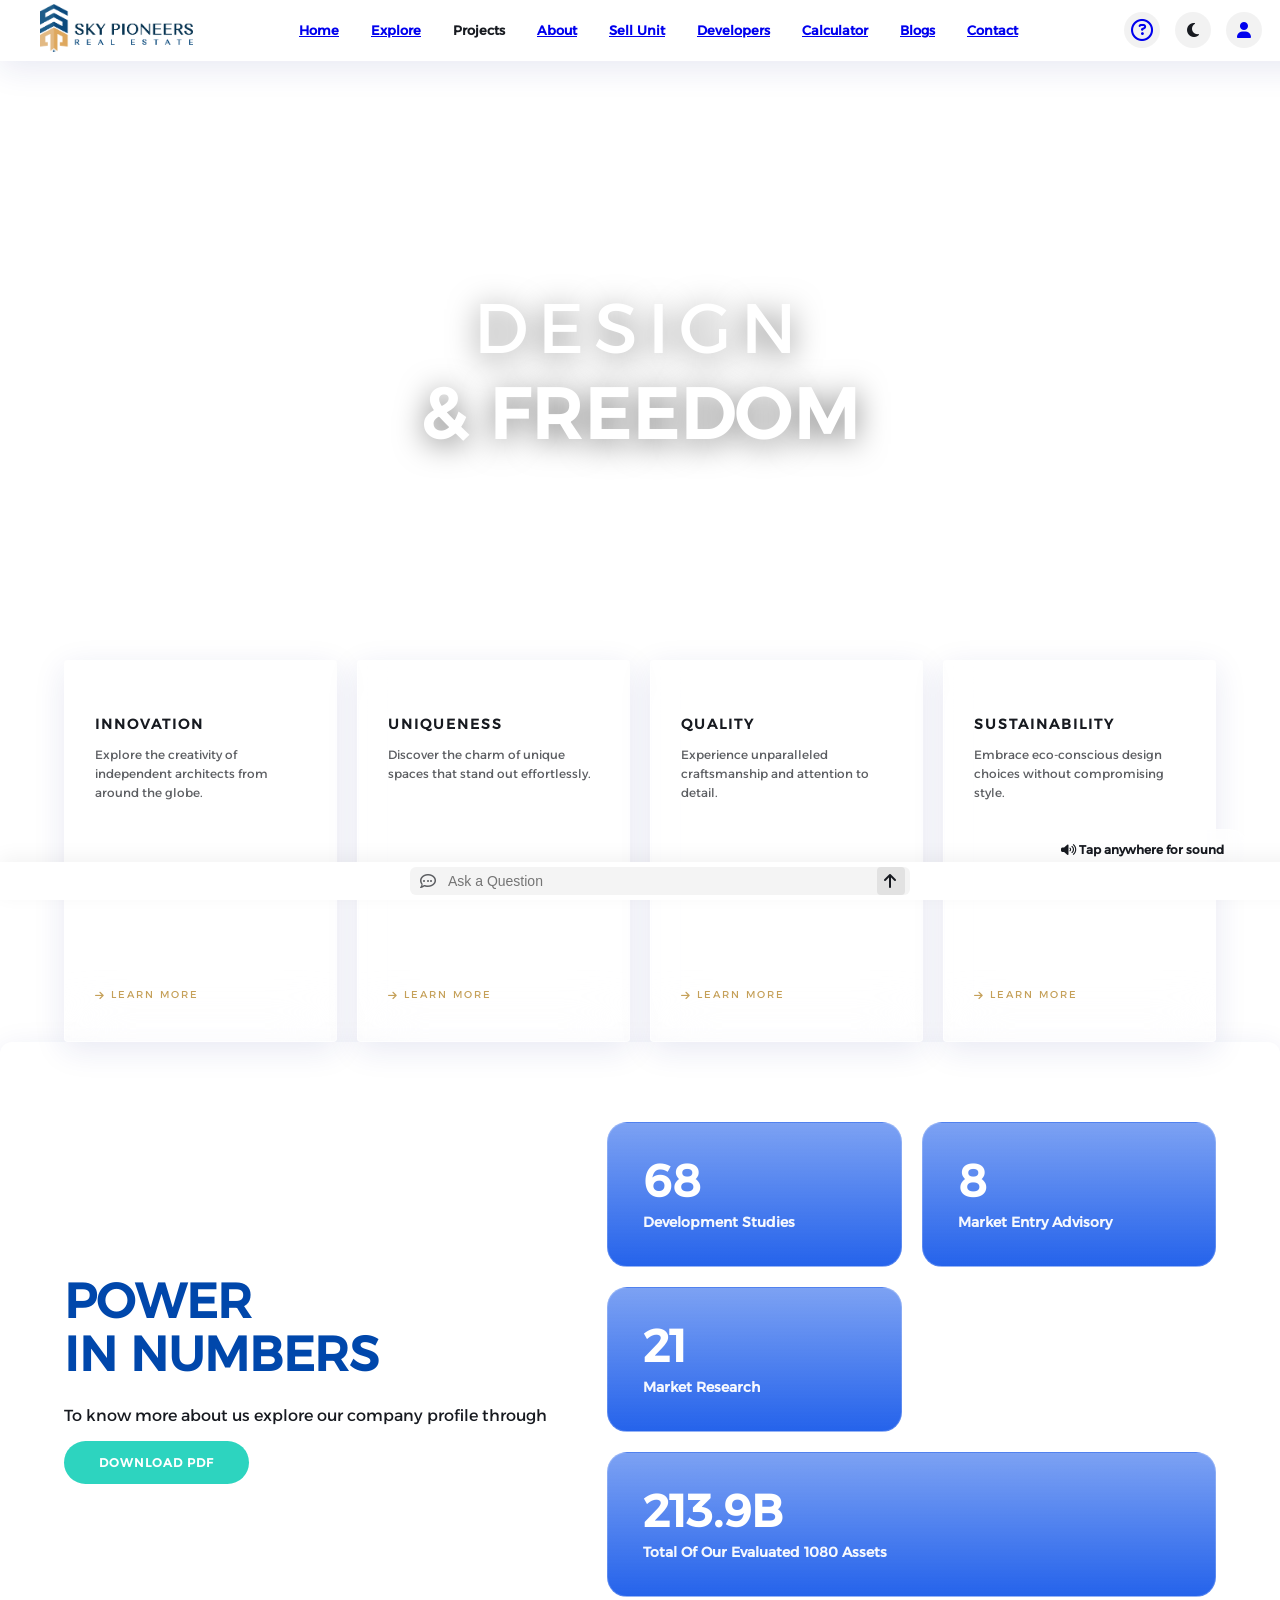
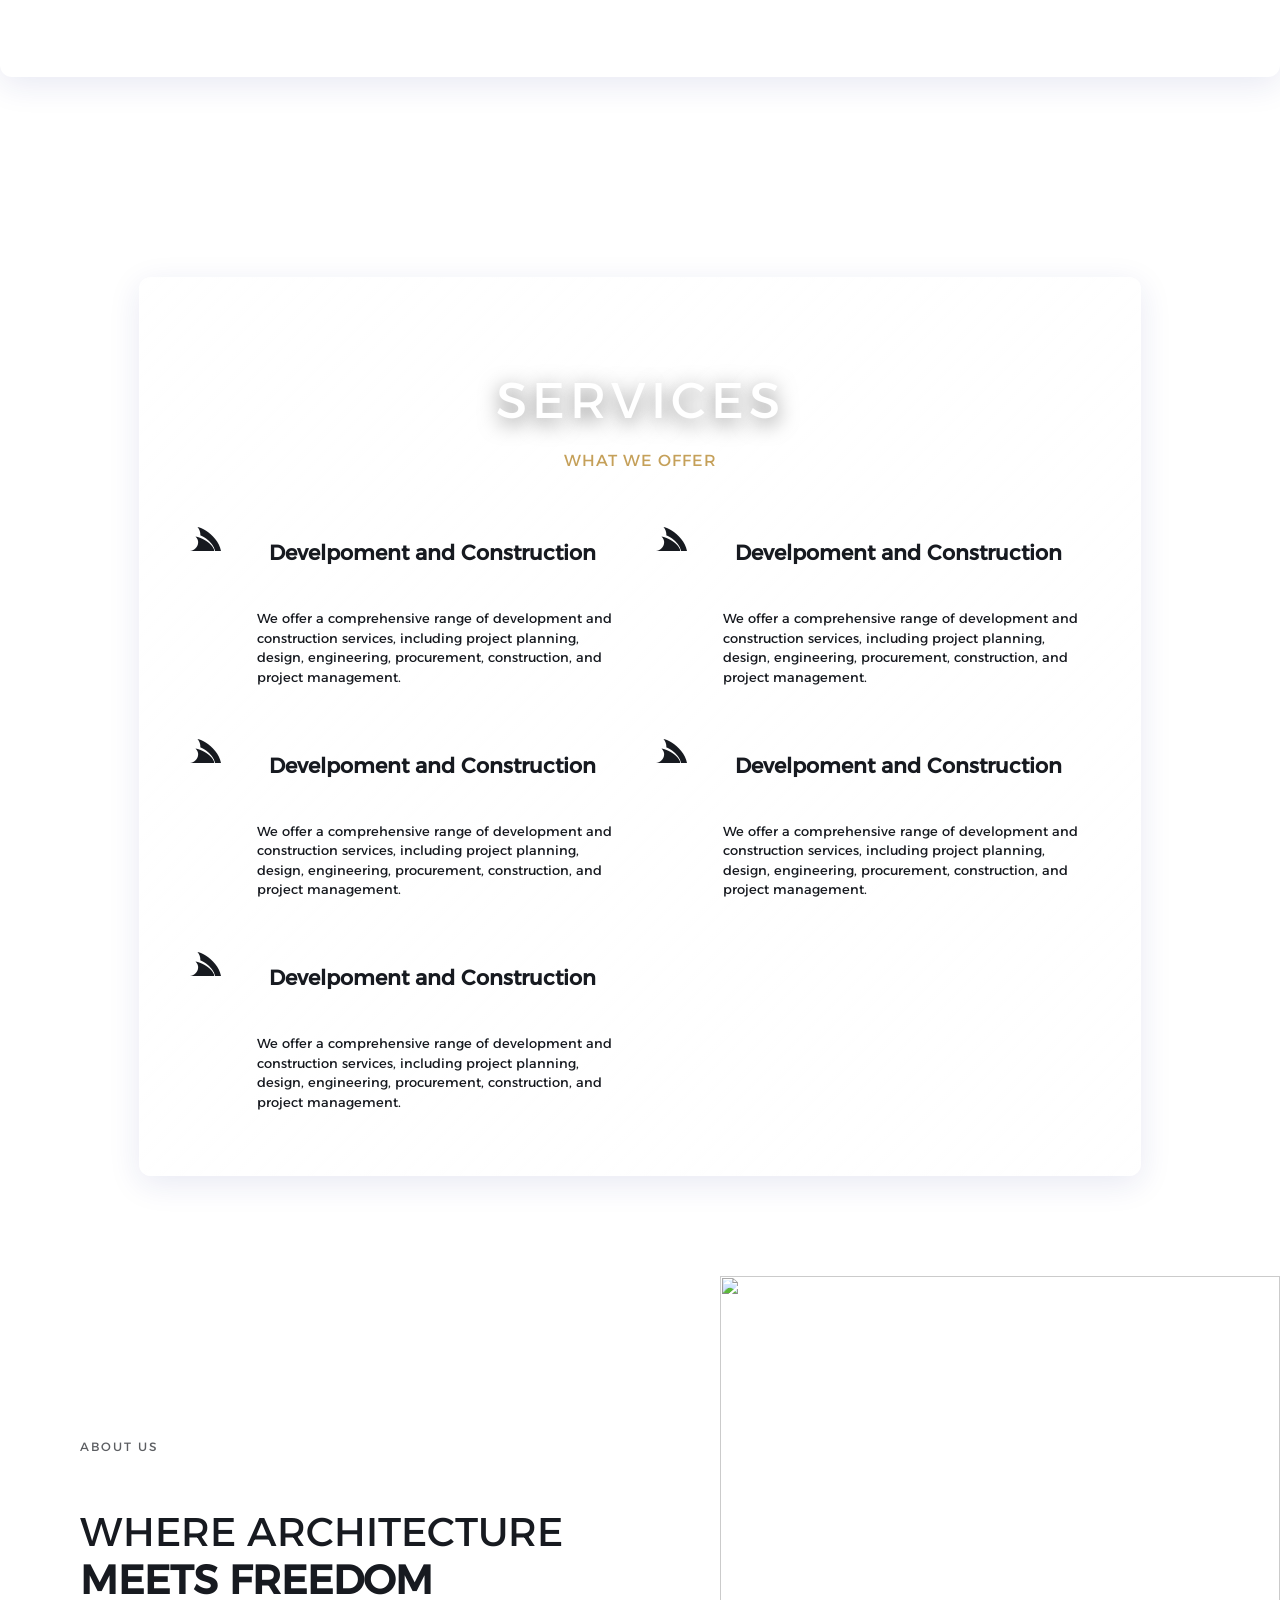
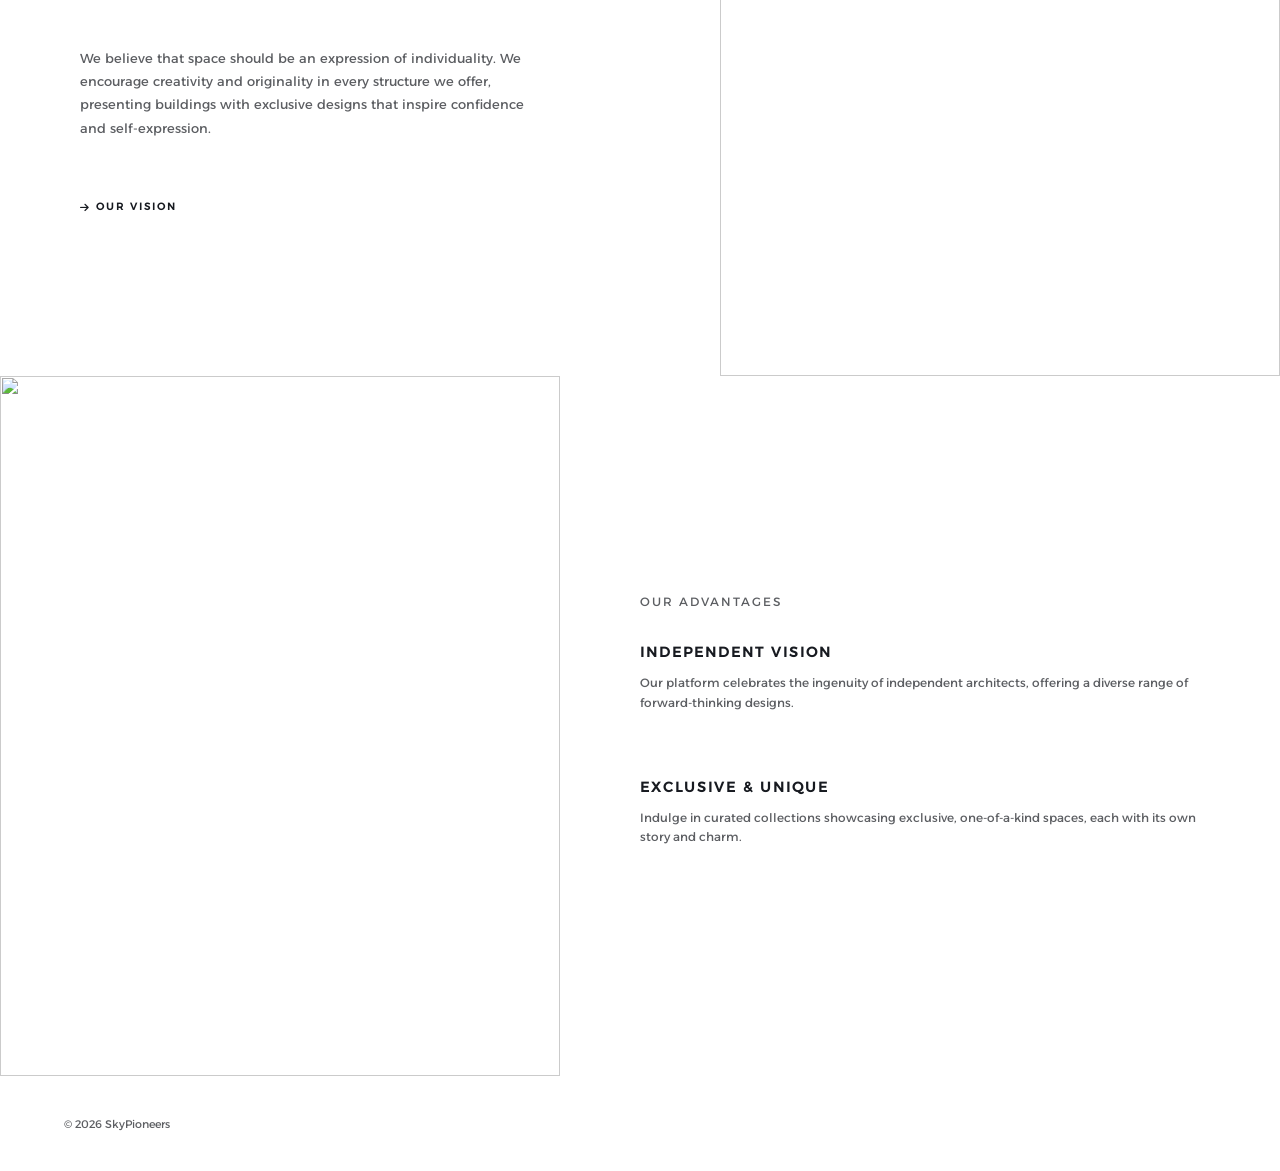
==== commit 171aced1: "Add files via upload" ====
--- a/about.html
+++ b/about.html
@@ -252,10 +252,7 @@
             playsinline
             webkit-playsinline
           >
-            <source
-              src="From KlickPin CF Пин от пользователя Parallel Dimensions Lab на доске Facades _ Архитектурные макеты Архитектурные модели Архитектура фасадов.mp4"
-              type="video/mp4"
-            />
+            <source src="video sky.mp4" type="video/mp4" />
           </video>
           <div class="about-hero-overlay"></div>
           <div class="about-hero-content">
@@ -432,6 +429,96 @@
           </section>
         </div>
 
+        <div class="contact-container">
+          <div class="contact-glass-wrapper">
+            <!-- Title -->
+            <h1 class="contact-title">Services</h1>
+            <!-- <h2 class="contact-subtitle">We offer a range of services to help you achieve your goals</h2> -->
+            <h2 class="contact-subtitle">What we offer</h2>
+
+            <div class="services-container">
+              <div class="service-item">
+                <div class="service-icon">
+                  <i class="fa-brands fa-servicestack"></i>
+                </div>
+                <div class="service-content">
+                  <h3 class="service-title">Develpoment and Construction</h3>
+                  <p class="service-description">
+                    We offer a comprehensive range of development and
+                    construction services, including project planning, design,
+                    engineering, procurement, construction, and project
+                    management.
+                  </p>
+                </div>
+              </div>
+              <div class="service-item">
+                <div class="service-icon">
+                  <i class="fa-brands fa-servicestack"></i>
+                </div>
+                <div class="service-content">
+                  <h3 class="service-title">Develpoment and Construction</h3>
+                  <p class="service-description">
+                    We offer a comprehensive range of development and
+                    construction services, including project planning, design,
+                    engineering, procurement, construction, and project
+                    management.
+                  </p>
+                </div>
+              </div>
+              <div class="service-item">
+                <div class="service-icon">
+                  <i class="fa-brands fa-servicestack"></i>
+                </div>
+                <div class="service-content">
+                  <h3 class="service-title">Develpoment and Construction</h3>
+                  <p class="service-description">
+                    We offer a comprehensive range of development and
+                    construction services, including project planning, design,
+                    engineering, procurement, construction, and project
+                    management.
+                  </p>
+                </div>
+              </div>
+              <div class="service-item">
+                <div class="service-icon">
+                  <i class="fa-brands fa-servicestack"></i>
+                </div>
+                <div class="service-content">
+                  <h3 class="service-title">Develpoment and Construction</h3>
+                  <p class="service-description">
+                    We offer a comprehensive range of development and
+                    construction services, including project planning, design,
+                    engineering, procurement, construction, and project
+                    management.
+                  </p>
+                </div>
+              </div>
+              <div class="service-item">
+                <div class="service-icon">
+                  <i class="fa-brands fa-servicestack"></i>
+                </div>
+                <div class="service-content">
+                  <h3 class="service-title">Develpoment and Construction</h3>
+                  <p class="service-description">
+                     We offer a comprehensive range of development and
+                    construction services, including project planning, design,
+                    engineering, procurement, construction, and project
+                    management.
+                  </p>
+                </div>
+              </div>
+            </div>
+
+            <!-- Socials -->
+            <!-- <div class="social-row">
+              <div class="social-box"><i class="fab fa-facebook-f"></i></div>
+              <div class="social-box"><i class="fab fa-twitter"></i></div>
+              <div class="social-box"><i class="fab fa-instagram"></i></div>
+              <div class="social-box"><i class="fab fa-linkedin-in"></i></div>
+            </div> -->
+          </div>
+        </div>
+
         <div class="split-section">
           <div class="split-text">
             <span class="split-tag">About Us</span>
--- a/style.css
+++ b/style.css
@@ -200,8 +200,14 @@
   --pill-active-text: #0b0829;
 }
 
+@font-face {
+  font-family: "Alexandria";
+  src: url("Sky-fonts/ALEXANDRIA-REGULAR.TTF");
+}
+
 body {
-  font-family: "Montserrat", sans-serif;
+  font-family: "Alexandria", sans-serif;
+  /* font-family: "Montserrat", sans-serif; */
   background-color: var(--bg-color);
   color: var(--text-color);
   margin: 0;
@@ -338,7 +344,7 @@
   transform: translateY(-100%);
 }
 
-.nav-logo {
+/* .nav-logo {
   font-size: 16px;
   font-weight: 700;
   letter-spacing: 2px;
@@ -346,8 +352,15 @@
   color: var(--text-color);
   z-index: 1001;
   cursor: pointer;
-}
-
+} */
+.tesla-nav .nav-logo img {
+  width: 153px;
+}
+@media (max-width: 768px) {
+  .tesla-nav .nav-logo img {
+    width: 100px;
+  }
+}
 .nav-center {
   display: flex;
   height: 100%;
@@ -435,7 +448,7 @@
 
 /* Animation for menu items */
 .mobile-nav-link {
-  font-family: "Montserrat", sans-serif;
+  /* font-family: "Montserrat", sans-serif; */
   font-size: 18px; /* Balanced size */
   font-weight: 600;
   text-transform: uppercase;
@@ -498,7 +511,7 @@
 }
 
 .mobile-nav-sublink {
-  font-family: "Montserrat", sans-serif;
+  /* font-family: "Montserrat", sans-serif; */
   font-size: 13px;
   color: var(--text-muted);
   margin: 8px 0;
@@ -966,6 +979,70 @@
   justify-content: center;
   overflow: hidden;
   transition: background-color 0.5s;
+}
+
+/* --- Newsletter Section --- */
+.newsletter-section {
+  padding: 60px 20px;
+  text-align: center;
+  background-color: var(--bg-color);
+  transition: background-color 0.5s;
+}
+
+.newsletter-section h1 {
+  font-size: 24px;
+  font-weight: 300;
+  text-transform: uppercase;
+  letter-spacing: 5px;
+  margin-bottom: 10px;
+  color: var(--text-color);
+  transition: color 0.5s;
+}
+
+.newsletter-section p {
+  font-size: 14px;
+  color: var(--text-muted);
+  margin-bottom: 30px;
+  transition: color 0.5s;
+}
+
+.newsletter-section .search-container {
+  max-width: 500px;
+  margin: 0 auto;
+  border: 1px solid var(--accent-gold);
+  border-radius: 50px;
+  overflow: hidden;
+}
+
+.newsletter-section .search-container input {
+  background: transparent;
+  border: none;
+  outline: none;
+  padding: 15px 20px;
+  width: 70%;
+  color: var(--text-color);
+  transition: color 0.5s;
+}
+
+.newsletter-section button {
+  margin: 1rem;
+  padding: 15px;
+  background: var(--accent-gold);
+  border: none;
+  border-radius: 2rem;
+  color: white;
+  font-weight: 600;
+  text-transform: uppercase;
+  cursor: pointer;
+  transition: all 0.3s;
+}
+
+.newsletter-section button:hover {
+  background: #d4af37;
+}
+
+.newsletter-section input::placeholder {
+  color: var(--text-muted);
 }
 
 .concept-bg-video {
@@ -1649,7 +1726,7 @@
 .contact-subtitle,
 .login-subtitle,
 .signup-subtitle {
-  font-family: "Montserrat", sans-serif;
+  /* font-family: "Montserrat", sans-serif; */
   font-weight: 300;
   font-size: 16px;
   letter-spacing: 1px;
@@ -1732,7 +1809,7 @@
   padding: 15px 20px;
   color: var(--text-color);
   font-size: 13px;
-  font-family: "Montserrat", sans-serif;
+  /* font-family: "Montserrat", sans-serif; */
   border-radius: 6px;
   transition: all 0.3s;
 }
@@ -2337,7 +2414,7 @@
 
 @media screen and (max-width: 690px) {
   .tesla-nav {
-    padding-left: 50px;
+    padding-left: 20px;
   }
   .item .content {
     top: 40%;
@@ -2661,3 +2738,32 @@
   -webkit-backdrop-filter: blur(30px);
   border: 1px solid var(--card-border);
 }
+
+/* Services page */
+.services-container {
+  display: grid;
+  grid-template-columns: repeat(2, 1fr);
+  gap: 2rem;
+}
+.service-item {
+  display: flex;
+  gap: 20px;
+}
+.service-icon {
+  font-size: 2rem;
+}
+.service-content {
+  display: flex;
+  flex-direction: column;
+  gap: 10px;
+}
+.service-title {
+  font-size: 1.3rem;
+}
+.service-description {
+  line-height: 1.5;
+  font-size: 13px;
+  margin-left: 1rem;
+  text-align: start;
+}
+
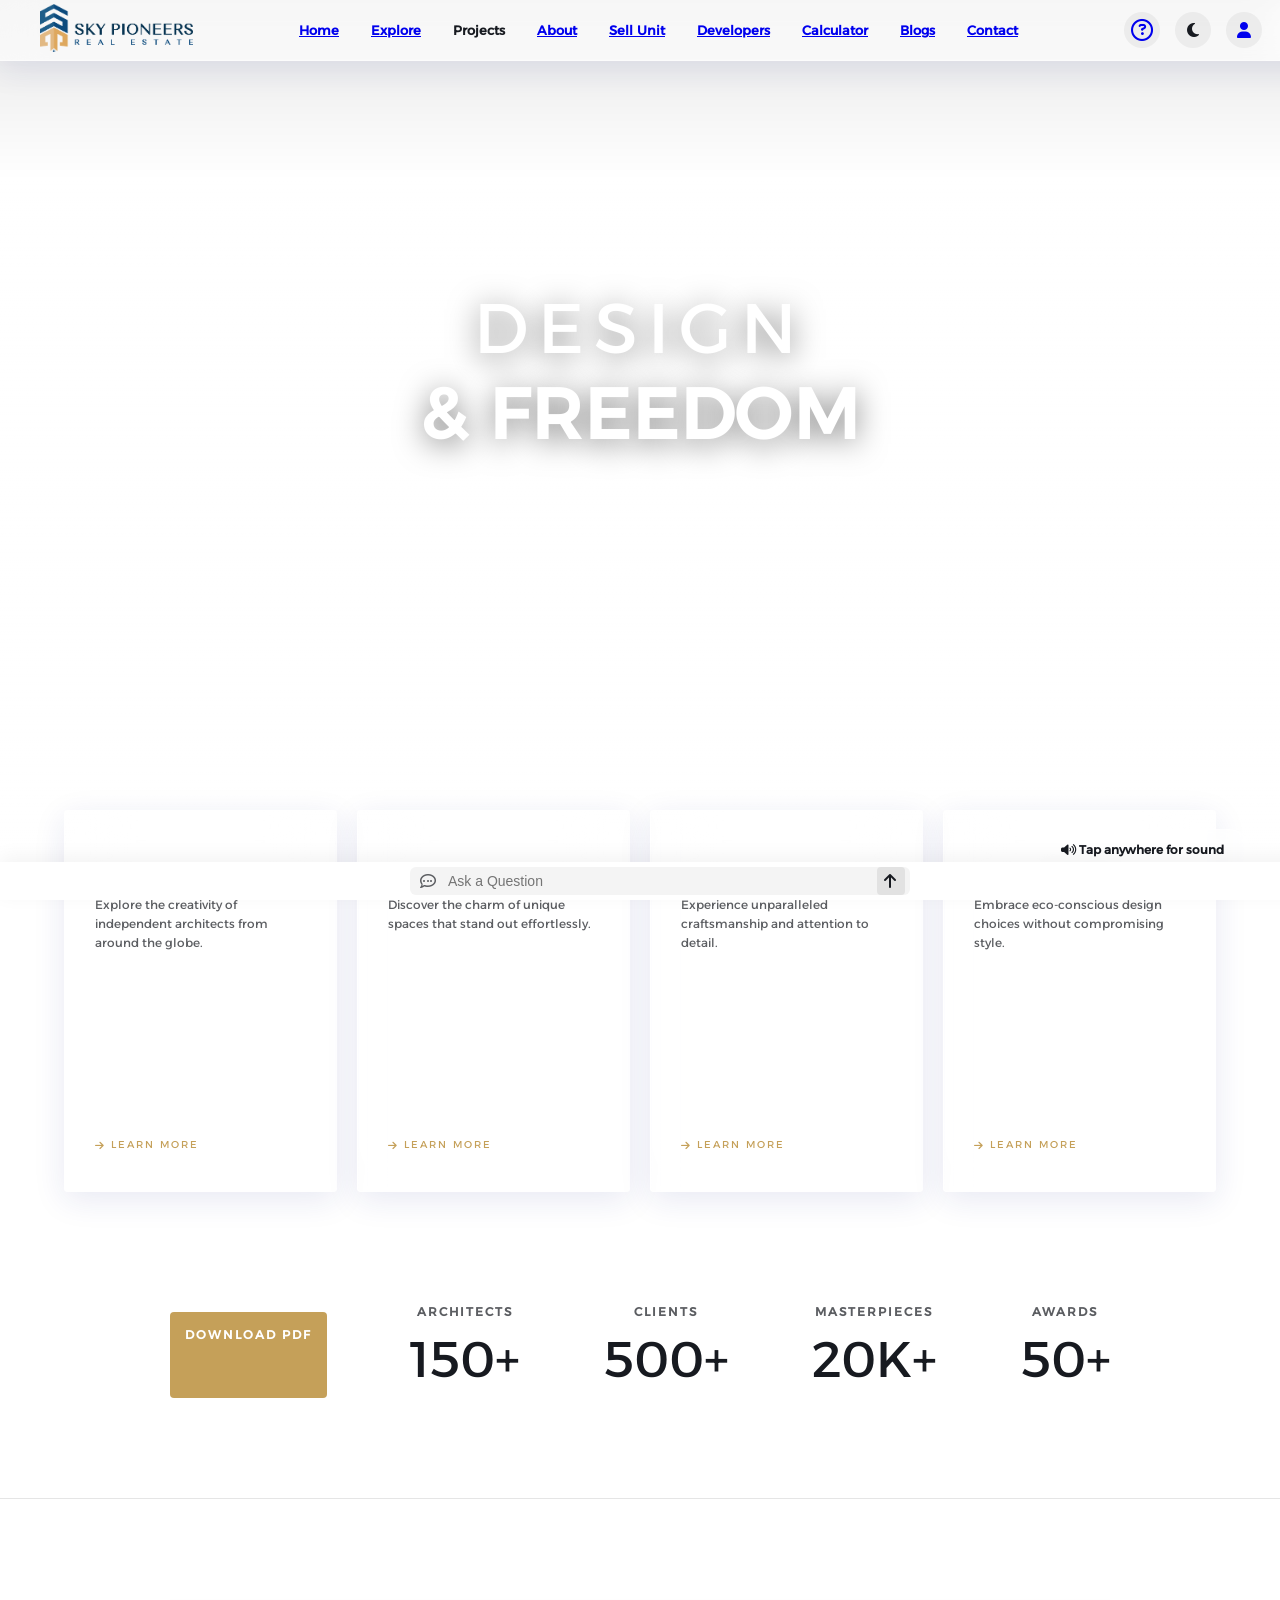
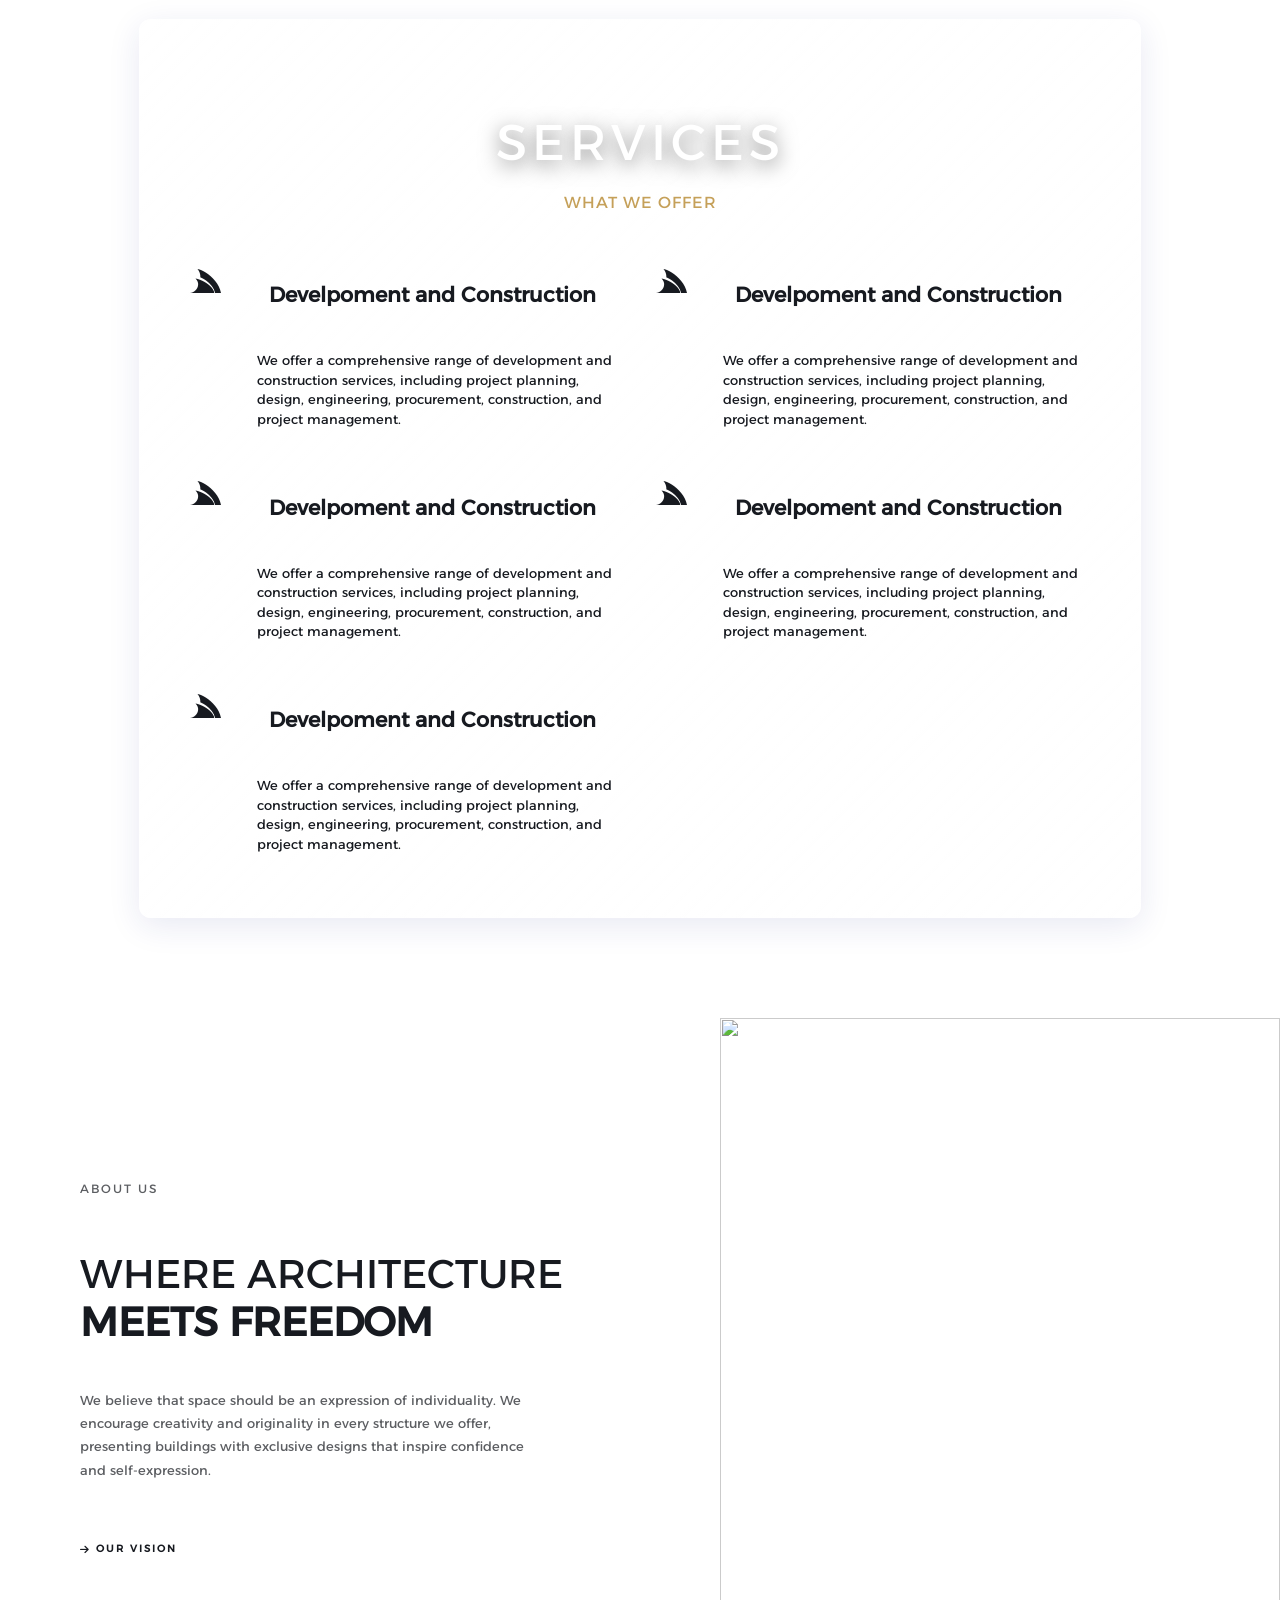
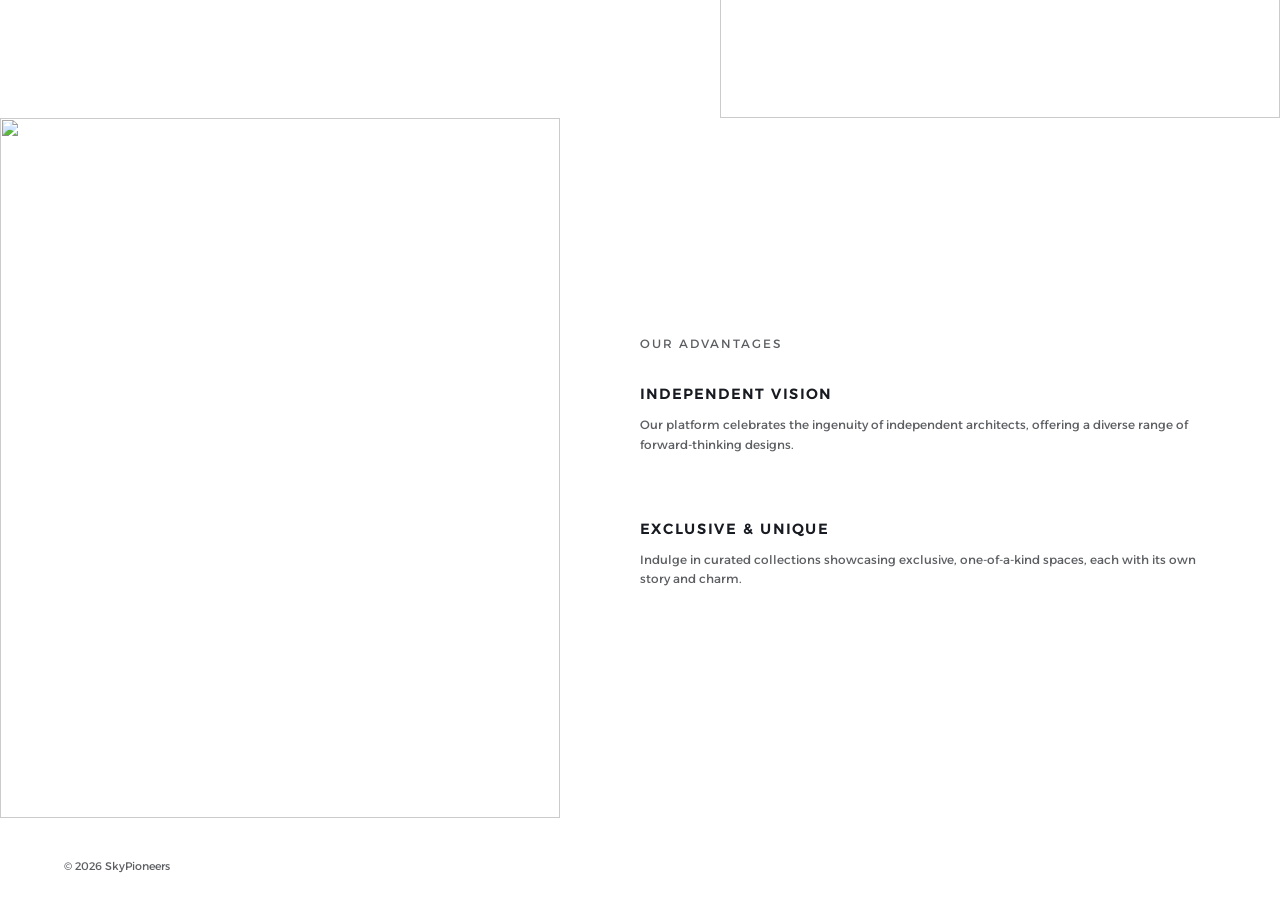
==== commit f973cfff: "Add files via upload" ====
--- a/about.html
+++ b/about.html
@@ -242,10 +242,10 @@
     <!-- ABOUT PAGE VIEW WRAPPER -->
     <div id="about-page" class="page-section">
       <section class="about-section-container">
-        <div class="about-hero">
+        <!-- Reusing Explore Background for consistent feel -->
+        <div class="explore-full-bg">
           <video
-            id="about-video"
-            class="about-bg-video"
+            class="explore-video-bg"
             autoplay
             loop
             muted
@@ -254,7 +254,10 @@
           >
             <source src="video sky.mp4" type="video/mp4" />
           </video>
-          <div class="about-hero-overlay"></div>
+          <!-- Use blended overlay instead of solid dark -->
+          <div class="explore-video-overlay"></div>
+        </div>
+        <div class="about-hero">
           <div class="about-hero-content">
             <h2 class="about-main-title">Design<br /><span>& Freedom</span></h2>
             <p style="color: white; letter-spacing: 2px; font-size: 14px">
@@ -326,7 +329,7 @@
           </div>
         </div>
 
-        <!-- <div class="stats-row" id="stats-section">
+        <div class="stats-row" id="stats-section">
           <a
             class="download-btn"
             href="test.pdf"
@@ -370,63 +373,6 @@
               <span class="counter" data-target="50">0</span>+
             </div>
           </div>
-        </div> -->
-
-        <div class="px-[5%] py-[5%]">
-          <!-- Power in Numbers Section (MATCHING REQUESTED IMAGE) -->
-          <section class="power-numbers-section glass-panel" id="power-section">
-            <div class="power-text-col">
-              <h2 class="power-title">Power<br />In Numbers</h2>
-              <p class="power-desc text-lg">
-                To know more about us explore our company profile through
-              </p>
-
-              <!-- [EDIT] استبدل رابط href بالرابط الحقيقي للملف الذي تريد رفعه -->
-              <!-- [EDIT] Replace href with the actual URL of your PDF file -->
-              <a
-                href="test.pdf"
-                download="SkyPioneers_Profile.pdf"
-                class="download-btn"
-              >
-                Download PDF
-              </a>
-            </div>
-
-            <div class="power-grid-col">
-              <!-- Stat Box 1 -->
-              <div class="stat-box">
-                <div class="stat-box-num">
-                  <span class="counter" data-target="104">0</span>
-                </div>
-                <div class="stat-box-label">Development Studies</div>
-              </div>
-              <!-- Stat Box 2 -->
-              <div class="stat-box">
-                <div class="stat-box-num">
-                  <span class="counter" data-target="11">0</span>
-                </div>
-                <div class="stat-box-label">Market Entry Advisory</div>
-              </div>
-              <!-- Stat Box 3 -->
-              <div class="stat-box">
-                <div class="stat-box-num">
-                  <span class="counter" data-target="32">0</span>
-                </div>
-                <div class="stat-box-label">Market Research</div>
-              </div>
-              <!-- Stat Box 4 (Wide) -->
-              <div class="stat-box wide">
-                <div class="stat-box-num">
-                  <span class="counter" data-target="329.1" data-decimal="true"
-                    >0</span
-                  >B
-                </div>
-                <div class="stat-box-label">
-                  Total Of Our Evaluated 1080 Assets
-                </div>
-              </div>
-            </div>
-          </section>
         </div>
 
         <div class="contact-container">
@@ -500,7 +446,7 @@
                 <div class="service-content">
                   <h3 class="service-title">Develpoment and Construction</h3>
                   <p class="service-description">
-                     We offer a comprehensive range of development and
+                    We offer a comprehensive range of development and
                     construction services, including project planning, design,
                     engineering, procurement, construction, and project
                     management.
@@ -547,7 +493,7 @@
         </div>
 
         <div class="split-section" style="flex-direction: row-reverse">
-          <div class="split-text" style="background-color: var(--card-bg)">
+          <div class="split-text">
             <span class="split-tag">Our Advantages</span>
             <div style="margin-bottom: 40px">
               <h3 class="feature-title">Independent Vision</h3>
@@ -566,7 +512,7 @@
           </div>
           <div class="split-image-container">
             <img
-              src="https://images.unsplash.com/photo-1622372738946-e2807de1d5dc?q=80&w=2000&auto=format&fit=crop"
+              src="https://images.unsplash.com/photo-1506158669146-619067262a00?q=80&w=2000&auto=format&fit=crop"
               class="split-img"
             />
           </div>
--- a/style.css
+++ b/style.css
@@ -1008,7 +1008,8 @@
 
 .newsletter-section .search-container {
   max-width: 500px;
-  margin: 0 auto;
+  /* margin: 0 auto; */
+  margin: 30px auto;
   border: 1px solid var(--accent-gold);
   border-radius: 50px;
   overflow: hidden;
@@ -1024,8 +1025,9 @@
   transition: color 0.5s;
 }
 
-.newsletter-section button {
-  margin: 1rem;
+.newsletter-section button,
+.newsletter-section a {
+  /* margin: 1rem; */
   padding: 15px;
   background: var(--accent-gold);
   border: none;
@@ -1163,7 +1165,7 @@
 
 .about-grid-wrapper {
   position: relative;
-  margin-top: -150px;
+  /* margin-top: -150px; */
   z-index: 20;
   padding: 0 5%;
 }
@@ -1224,30 +1226,32 @@
 }
 
 /* Stats Row */
-/* .stats-row {
-        display: flex;
-        justify-content: space-around;
-        padding: 100px 10%;
-        text-align: center;
-        border-bottom: 1px solid var(--stat-border);
-      }
-
-      .stat-item h3 {
-        font-size: 12px;
-        text-transform: uppercase;
-        letter-spacing: 2px;
-        color: var(--text-muted);
-        margin-bottom: 10px;
-      }
-
-      .stat-number {
-        font-size: 50px;
-        font-weight: 300;
-        color: var(--text-color);
-        display: flex;
-        justify-content: center;
-        align-items: baseline;
-      } */
+.stats-row {
+  position: relative;
+  display: flex;
+  justify-content: space-around;
+  padding: 100px 10%;
+  text-align: center;
+  border-bottom: 1px solid var(--stat-border);
+}
+
+.stat-item h3 {
+  font-size: 12px;
+  text-transform: uppercase;
+  letter-spacing: 2px;
+  color: var(--text-muted);
+  margin-bottom: 10px;
+}
+
+.stat-number {
+  font-size: 50px;
+  font-weight: 300;
+  color: var(--text-color);
+  display: flex;
+  justify-content: center;
+  align-items: baseline;
+}
+*/
 
 /* --- About Page: Power in Numbers --- */
 .power-numbers-section {
@@ -1340,9 +1344,10 @@
 
 /* Split Section */
 .split-section {
+  position: relative;
   display: flex;
   min-height: 700px;
-  background-color: var(--bg-color);
+  /* background-color: var(--bg-color); */
 }
 
 .split-text {
@@ -2766,4 +2771,3 @@
   margin-left: 1rem;
   text-align: start;
 }
-
